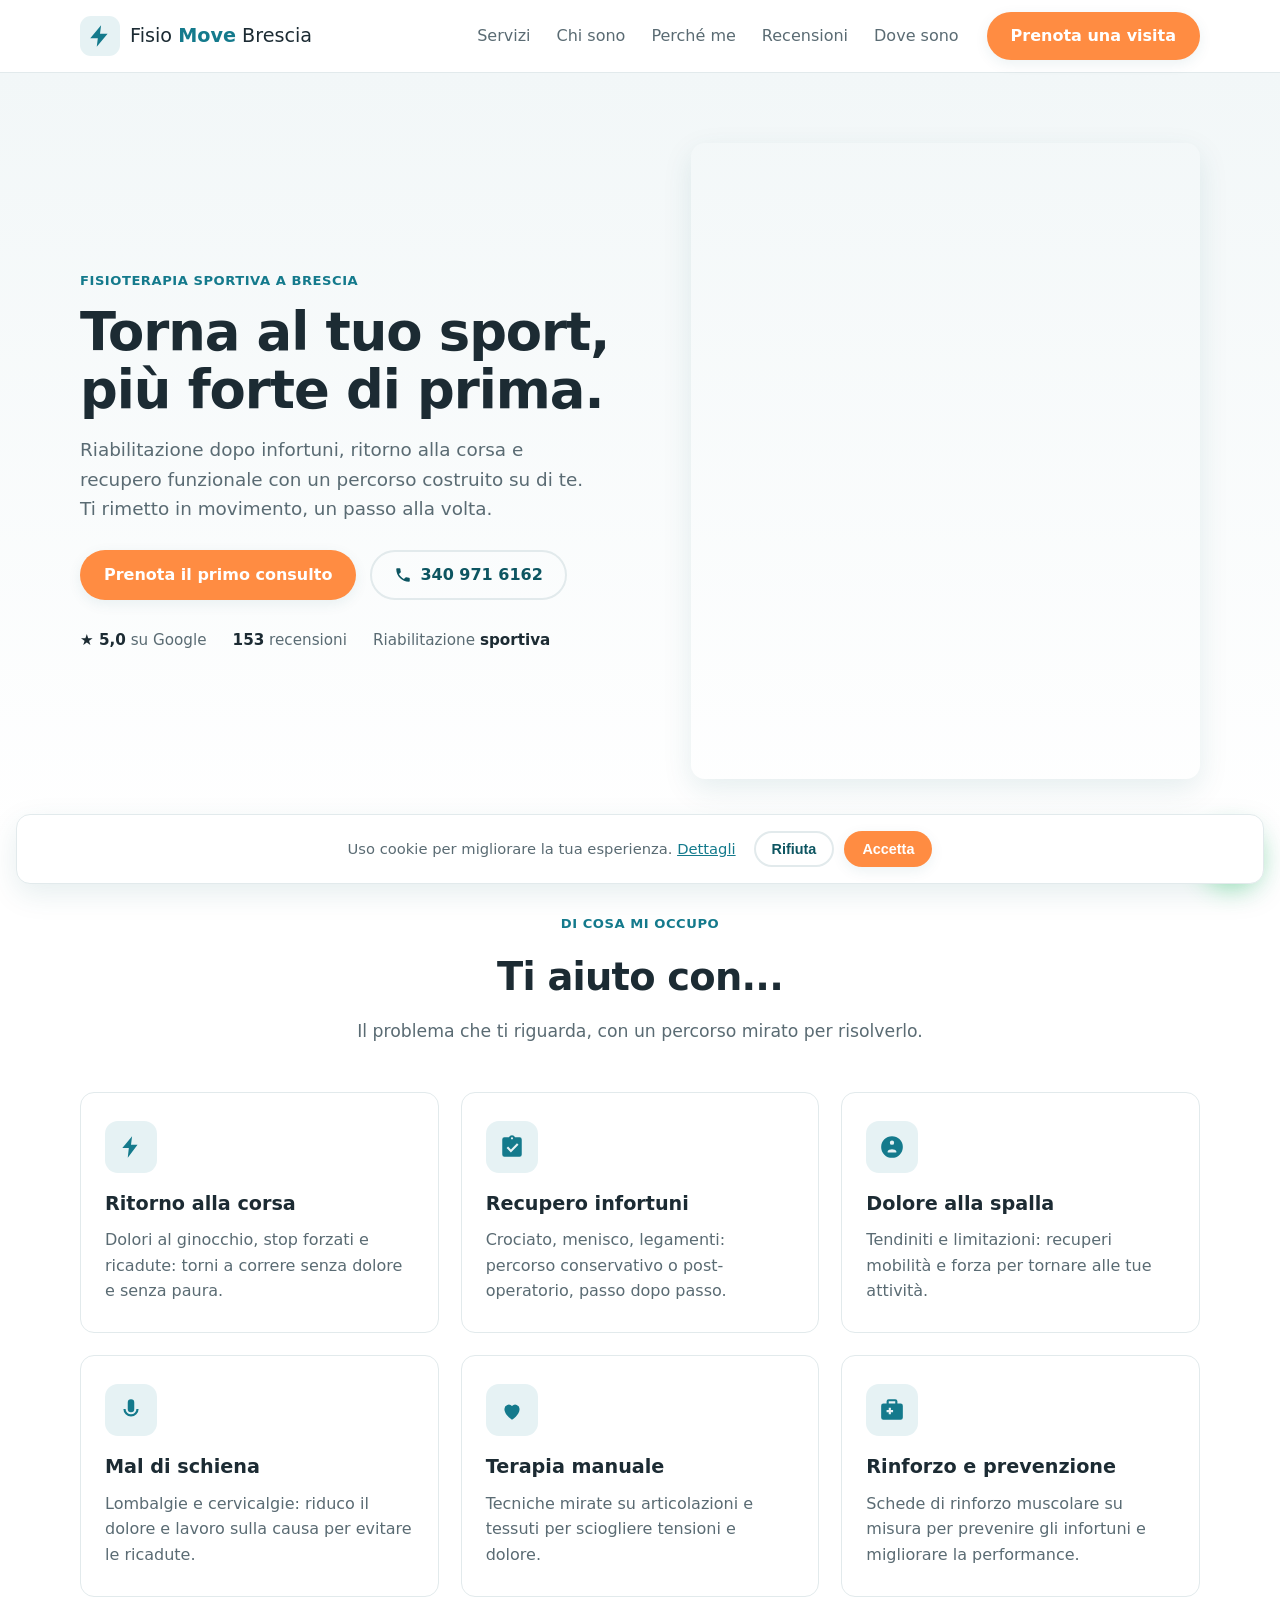
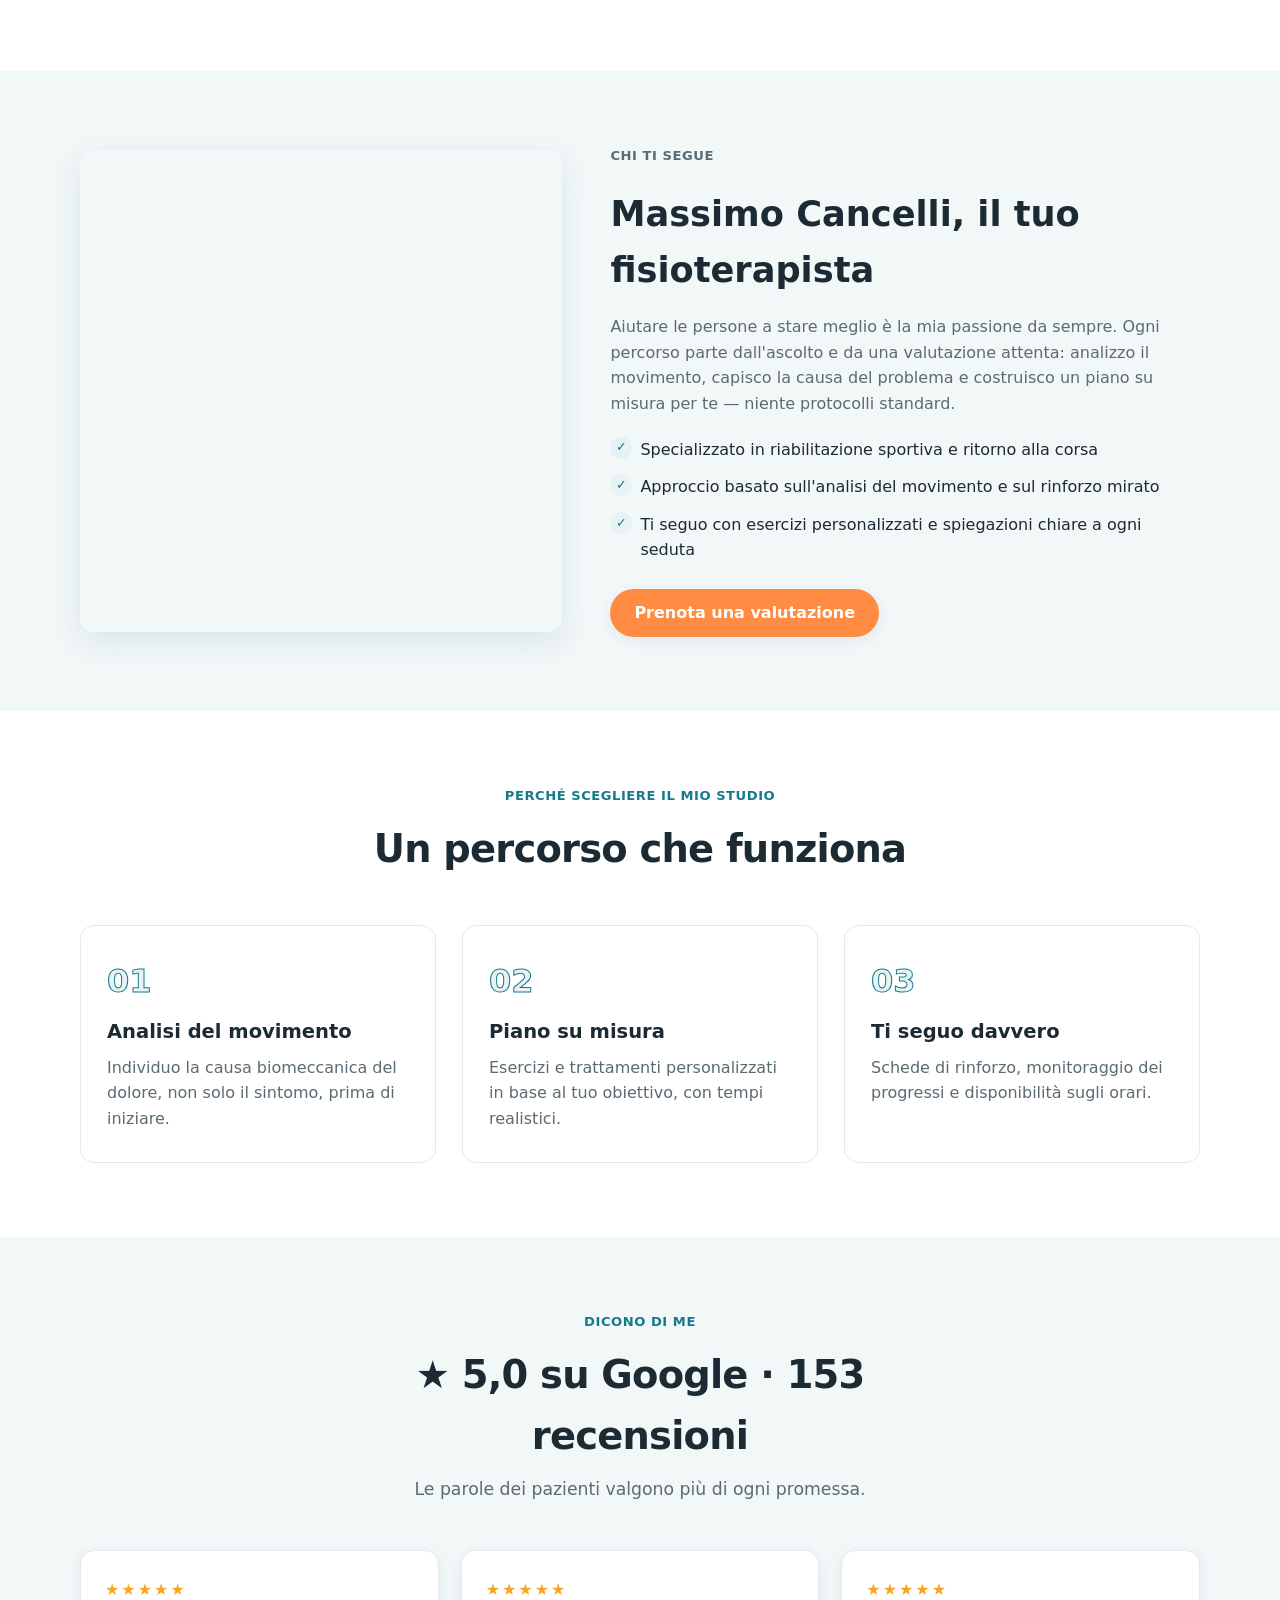
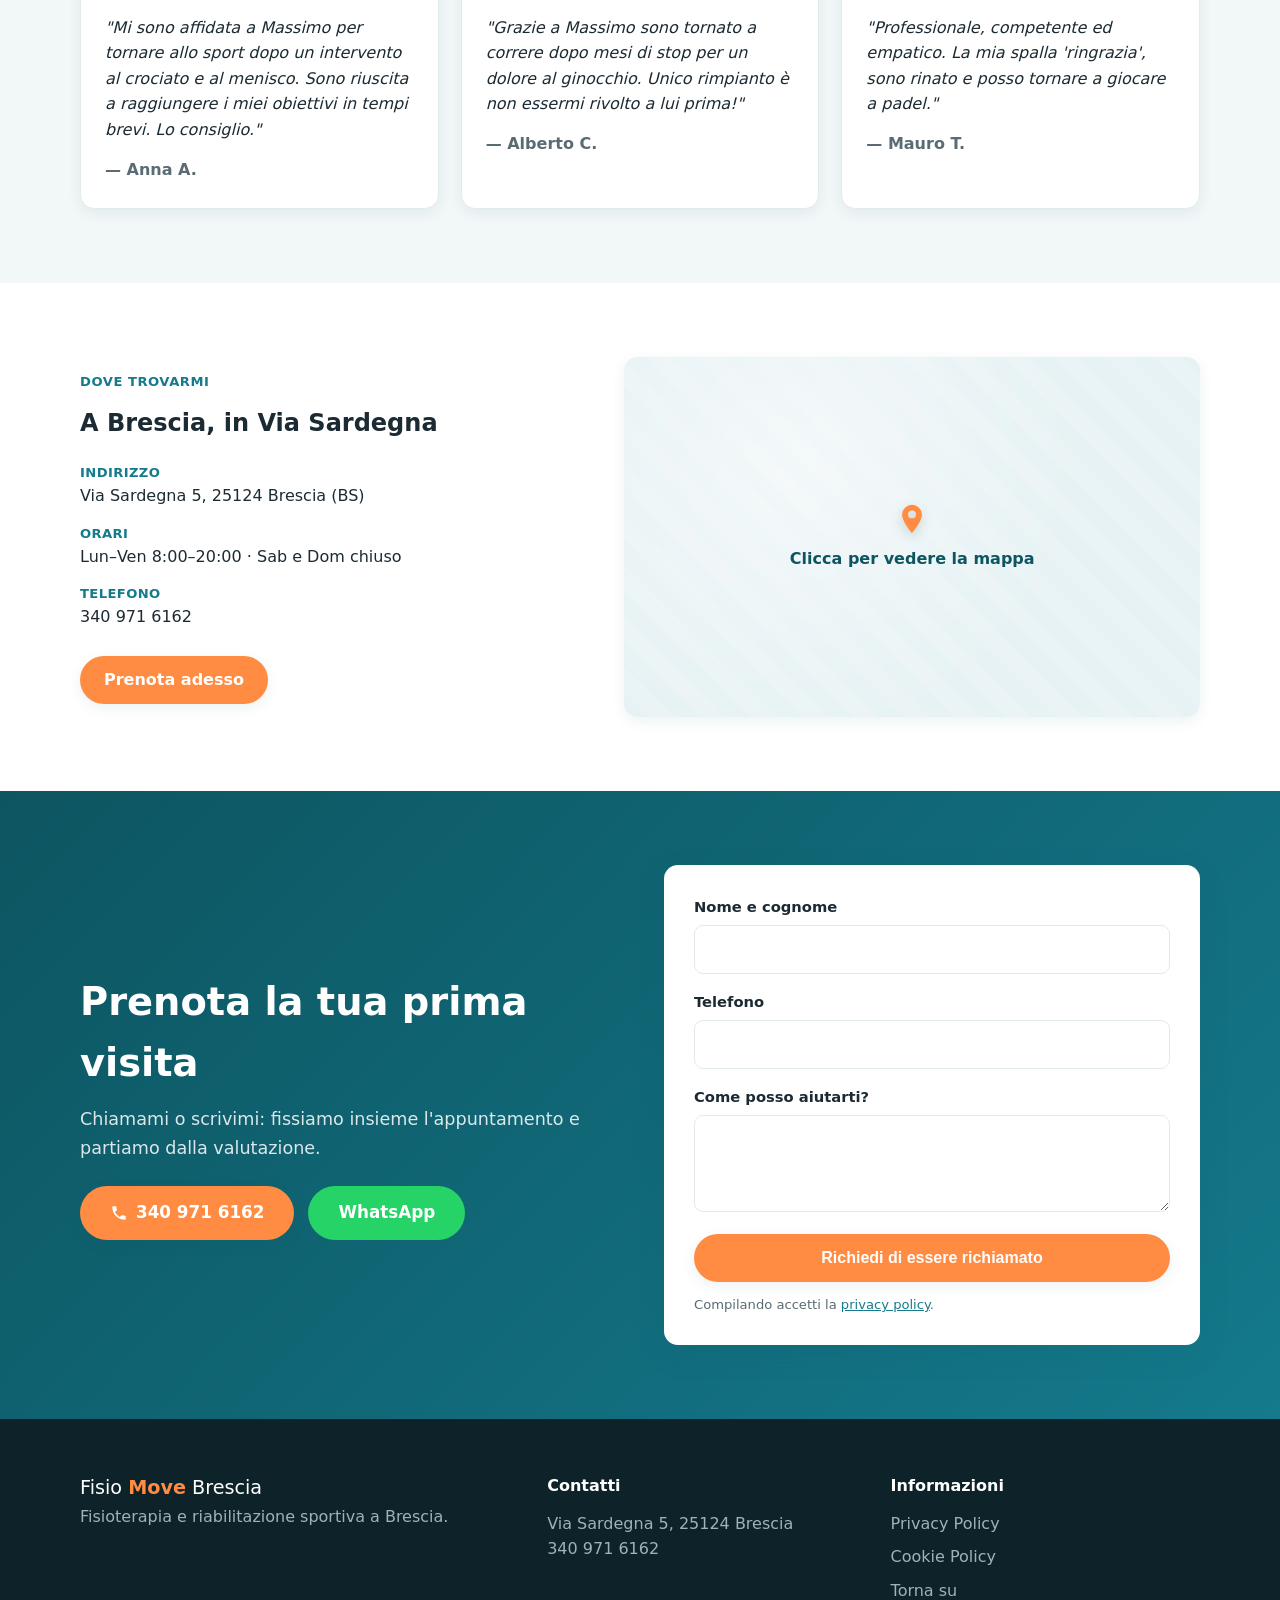
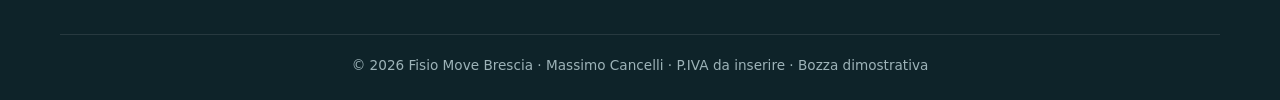
==== fisio-move-brescia/index.html @ 6ccba9cf "Aggiunge anteprima personalizzata Fisio Move Brescia" ====
<!DOCTYPE html>
<html lang="it">
<head>
  <meta charset="UTF-8" />
  <meta name="viewport" content="width=device-width, initial-scale=1.0" />
  <title>Fisio Move Brescia — Fisioterapia e riabilitazione sportiva a Brescia</title>
  <meta name="description" content="Fisio Move Brescia di Massimo Cancelli: riabilitazione sportiva, recupero infortuni, ritorno alla corsa e terapia manuale. Via Sardegna 5, Brescia. Prenota una visita." />
  <link rel="stylesheet" href="css/style.css" />
</head>
<body>

  <!-- ============ HEADER ============ -->
  <header class="site-header" id="top">
    <div class="container header-inner">
      <a href="#top" class="brand">
        <span class="brand-mark" aria-hidden="true">
          <svg viewBox="0 0 24 24" width="26" height="26"><path fill="currentColor" d="M13 2 3 14h7l-1 8 10-12h-7l1-8z"/></svg>
        </span>
        <span class="brand-text">Fisio <strong>Move</strong> Brescia</span>
      </a>
      <nav class="main-nav" id="mainNav">
        <a href="#servizi">Servizi</a>
        <a href="#chi-siamo">Chi sono</a>
        <a href="#perche">Perché me</a>
        <a href="#recensioni">Recensioni</a>
        <a href="#dove">Dove sono</a>
      </nav>
      <a href="#contatti" class="btn btn-cta header-cta">Prenota una visita</a>
      <button class="hamburger" id="hamburger" aria-label="Apri menu" aria-expanded="false">
        <span></span><span></span><span></span>
      </button>
    </div>
  </header>

  <!-- ============ HERO ============ -->
  <section class="hero">
    <div class="container hero-grid">
      <div class="hero-copy">
        <p class="eyebrow">Fisioterapia sportiva a Brescia</p>
        <h1>Torna al tuo sport, più forte di prima.</h1>
        <p class="lead">
          Riabilitazione dopo infortuni, ritorno alla corsa e recupero funzionale
          con un percorso costruito su di te. Ti rimetto in movimento, un passo alla volta.
        </p>
        <div class="hero-actions">
          <a href="#contatti" class="btn btn-cta">Prenota il primo consulto</a>
          <a href="tel:+393409716162" class="btn btn-ghost">
            <svg viewBox="0 0 24 24" width="18" height="18" aria-hidden="true"><path fill="currentColor" d="M6.6 10.8c1.4 2.8 3.8 5.1 6.6 6.6l2.2-2.2c.3-.3.7-.4 1-.2 1.1.4 2.3.6 3.6.6.6 0 1 .4 1 1V20c0 .6-.4 1-1 1C10.6 21 3 13.4 3 4c0-.6.4-1 1-1h3.5c.6 0 1 .4 1 1 0 1.2.2 2.4.6 3.6.1.4 0 .8-.3 1l-2.2 2.2z"/></svg>
            340 971 6162
          </a>
        </div>
        <ul class="hero-trust">
          <li><strong>★ 5,0</strong> su Google</li>
          <li><strong>153</strong> recensioni</li>
          <li>Riabilitazione <strong>sportiva</strong></li>
        </ul>
      </div>
      <div class="hero-media">
        <div class="hero-photo has-photo" role="img" aria-label="Studio Fisio Move Brescia"
             style="background-image:url('https://lh3.googleusercontent.com/gps-cs-s/AHRPTWkxgnQ_mUsqWx9-T4P5OmhvaZQ0Mvb14fkNzP8cnwuyPYVAHHq8oGRSI1QjN9_LbM_T1J0L3_at0NMB1-iZ0tJR-jzFzr9Auz4XPHdhPUuQ5ZIRJRoXXPLB-EIy_nDb5949ZorMW0o_Ptpm=w1920-h1080-k-no');"></div>
      </div>
    </div>
  </section>

  <!-- ============ SERVIZI ============ -->
  <section class="section" id="servizi">
    <div class="container">
      <div class="section-head">
        <p class="eyebrow">Di cosa mi occupo</p>
        <h2>Ti aiuto con...</h2>
        <p class="section-sub">Il problema che ti riguarda, con un percorso mirato per risolverlo.</p>
      </div>
      <div class="cards">
        <article class="card">
          <span class="card-icon"><svg viewBox="0 0 24 24" width="26" height="26"><path fill="currentColor" d="m13 2-9 11h6l-1 9 9-12h-6l1-8z"/></svg></span>
          <h3>Ritorno alla corsa</h3>
          <p>Dolori al ginocchio, stop forzati e ricadute: torni a correre senza dolore e senza paura.</p>
        </article>
        <article class="card">
          <span class="card-icon"><svg viewBox="0 0 24 24" width="26" height="26"><path fill="currentColor" d="M19 3h-4.2A3 3 0 0 0 9.2 3H5a2 2 0 0 0-2 2v14a2 2 0 0 0 2 2h14a2 2 0 0 0 2-2V5a2 2 0 0 0-2-2zm-7 0a1 1 0 1 1 0 2 1 1 0 0 1 0-2zm-1 14-4-4 1.4-1.4L11 14.2l5.6-5.6L18 10l-7 7z"/></svg></span>
          <h3>Recupero infortuni</h3>
          <p>Crociato, menisco, legamenti: percorso conservativo o post-operatorio, passo dopo passo.</p>
        </article>
        <article class="card">
          <span class="card-icon"><svg viewBox="0 0 24 24" width="26" height="26"><path fill="currentColor" d="M12 2a10 10 0 1 0 0 20 10 10 0 0 0 0-20zm0 4a2 2 0 1 1 0 4 2 2 0 0 1 0-4zm4 11H8v-1c0-1.3 2.7-2 4-2s4 .7 4 2v1z"/></svg></span>
          <h3>Dolore alla spalla</h3>
          <p>Tendiniti e limitazioni: recuperi mobilità e forza per tornare alle tue attività.</p>
        </article>
        <article class="card">
          <span class="card-icon"><svg viewBox="0 0 24 24" width="26" height="26"><path fill="currentColor" d="M12 2a3 3 0 0 1 3 3v6a3 3 0 0 1-6 0V5a3 3 0 0 1 3-3zm-7 9a7 7 0 0 0 14 0h-2a5 5 0 0 1-10 0H5z"/></svg></span>
          <h3>Mal di schiena</h3>
          <p>Lombalgie e cervicalgie: riduco il dolore e lavoro sulla causa per evitare le ricadute.</p>
        </article>
        <article class="card">
          <span class="card-icon"><svg viewBox="0 0 24 24" width="26" height="26"><path fill="currentColor" d="M12 21s-7-4.5-7-10a4 4 0 0 1 7-2.6A4 4 0 0 1 19 11c0 5.5-7 10-7 10z"/></svg></span>
          <h3>Terapia manuale</h3>
          <p>Tecniche mirate su articolazioni e tessuti per sciogliere tensioni e dolore.</p>
        </article>
        <article class="card">
          <span class="card-icon"><svg viewBox="0 0 24 24" width="26" height="26"><path fill="currentColor" d="M20 6h-3V4a2 2 0 0 0-2-2H9a2 2 0 0 0-2 2v2H4a2 2 0 0 0-2 2v11a2 2 0 0 0 2 2h16a2 2 0 0 0 2-2V8a2 2 0 0 0-2-2zM9 4h6v2H9V4zm4 10h-2v2h-2v-2H7v-2h2v-2h2v2h2v2z"/></svg></span>
          <h3>Rinforzo e prevenzione</h3>
          <p>Schede di rinforzo muscolare su misura per prevenire gli infortuni e migliorare la performance.</p>
        </article>
      </div>
    </div>
  </section>

  <!-- ============ CHI SONO ============ -->
  <section class="section section-alt" id="chi-siamo">
    <div class="container about-grid">
      <div class="about-media">
        <div class="about-photo has-photo" role="img" aria-label="Fisio Move Brescia"
             style="background-image:url('https://lh3.googleusercontent.com/gps-cs-s/AHRPTWnmmns2mFa7G1-DsBR71oTeVTU5TinZjbK-qOrrkquBYKUEjtPZzqtn8YULwb3qW6nXBPgClSHot240FOjjzYudmJYsHLnh-vxyL00C9C9r78k94HFySfZbbBF2TdOhULjpPDVv=w1920-h1080-k-no');"></div>
      </div>
      <div class="about-copy">
        <p class="eyebrow">Chi ti segue</p>
        <h2>Massimo Cancelli, il tuo fisioterapista</h2>
        <p>
          Aiutare le persone a stare meglio è la mia passione da sempre. Ogni percorso
          parte dall'ascolto e da una valutazione attenta: analizzo il movimento, capisco
          la causa del problema e costruisco un piano su misura per te — niente protocolli standard.
        </p>
        <ul class="ticks">
          <li>Specializzato in riabilitazione sportiva e ritorno alla corsa</li>
          <li>Approccio basato sull'analisi del movimento e sul rinforzo mirato</li>
          <li>Ti seguo con esercizi personalizzati e spiegazioni chiare a ogni seduta</li>
        </ul>
        <a href="#contatti" class="btn btn-cta">Prenota una valutazione</a>
      </div>
    </div>
  </section>

  <!-- ============ PERCHÉ ME ============ -->
  <section class="section" id="perche">
    <div class="container">
      <div class="section-head">
        <p class="eyebrow">Perché scegliere il mio studio</p>
        <h2>Un percorso che funziona</h2>
      </div>
      <div class="features">
        <div class="feature">
          <span class="feature-num">01</span>
          <h3>Analisi del movimento</h3>
          <p>Individuo la causa biomeccanica del dolore, non solo il sintomo, prima di iniziare.</p>
        </div>
        <div class="feature">
          <span class="feature-num">02</span>
          <h3>Piano su misura</h3>
          <p>Esercizi e trattamenti personalizzati in base al tuo obiettivo, con tempi realistici.</p>
        </div>
        <div class="feature">
          <span class="feature-num">03</span>
          <h3>Ti seguo davvero</h3>
          <p>Schede di rinforzo, monitoraggio dei progressi e disponibilità sugli orari.</p>
        </div>
      </div>
    </div>
  </section>

  <!-- ============ RECENSIONI (reali da Google) ============ -->
  <section class="section section-alt" id="recensioni">
    <div class="container">
      <div class="section-head">
        <p class="eyebrow">Dicono di me</p>
        <h2>★ 5,0 su Google · 153 recensioni</h2>
        <p class="section-sub">Le parole dei pazienti valgono più di ogni promessa.</p>
      </div>
      <div class="reviews">
        <blockquote class="review">
          <div class="stars" aria-label="5 stelle">★★★★★</div>
          <p>"Mi sono affidata a Massimo per tornare allo sport dopo un intervento al crociato e al menisco. Sono riuscita a raggiungere i miei obiettivi in tempi brevi. Lo consiglio."</p>
          <cite>— Anna A.</cite>
        </blockquote>
        <blockquote class="review">
          <div class="stars" aria-label="5 stelle">★★★★★</div>
          <p>"Grazie a Massimo sono tornato a correre dopo mesi di stop per un dolore al ginocchio. Unico rimpianto è non essermi rivolto a lui prima!"</p>
          <cite>— Alberto C.</cite>
        </blockquote>
        <blockquote class="review">
          <div class="stars" aria-label="5 stelle">★★★★★</div>
          <p>"Professionale, competente ed empatico. La mia spalla 'ringrazia', sono rinato e posso tornare a giocare a padel."</p>
          <cite>— Mauro T.</cite>
        </blockquote>
      </div>
    </div>
  </section>

  <!-- ============ DOVE SONO ============ -->
  <section class="section" id="dove">
    <div class="container dove-grid">
      <div class="dove-info">
        <p class="eyebrow">Dove trovarmi</p>
        <h2>A Brescia, in Via Sardegna</h2>
        <ul class="contact-list">
          <li><strong>Indirizzo</strong> Via Sardegna 5, 25124 Brescia (BS)</li>
          <li><strong>Orari</strong> Lun–Ven 8:00–20:00 · Sab e Dom chiuso</li>
          <li><strong>Telefono</strong> <a href="tel:+393409716162">340 971 6162</a></li>
        </ul>
        <a href="#contatti" class="btn btn-cta">Prenota adesso</a>
      </div>
      <div class="dove-map">
        <button class="map-facade" id="mapFacade"
          data-map="https://www.google.com/maps?q=Fisio%20Move%20Brescia%20Via%20Sardegna%205%20Brescia&output=embed"
          aria-label="Carica la mappa dello studio">
          <span class="map-pin">
            <svg viewBox="0 0 24 24" width="34" height="34" aria-hidden="true"><path fill="currentColor" d="M12 2a7 7 0 0 0-7 7c0 5 7 13 7 13s7-8 7-13a7 7 0 0 0-7-7zm0 9.5A2.5 2.5 0 1 1 12 6a2.5 2.5 0 0 1 0 5.5z"/></svg>
          </span>
          <span class="map-label">Clicca per vedere la mappa</span>
        </button>
      </div>
    </div>
  </section>

  <!-- ============ CONTATTI ============ -->
  <section class="section section-cta" id="contatti">
    <div class="container contatti-grid">
      <div class="contatti-copy">
        <h2>Prenota la tua prima visita</h2>
        <p>Chiamami o scrivimi: fissiamo insieme l'appuntamento e partiamo dalla valutazione.</p>
        <div class="contatti-actions">
          <a href="tel:+393409716162" class="btn btn-cta btn-lg">
            <svg viewBox="0 0 24 24" width="18" height="18" aria-hidden="true"><path fill="currentColor" d="M6.6 10.8c1.4 2.8 3.8 5.1 6.6 6.6l2.2-2.2c.3-.3.7-.4 1-.2 1.1.4 2.3.6 3.6.6.6 0 1 .4 1 1V20c0 .6-.4 1-1 1C10.6 21 3 13.4 3 4c0-.6.4-1 1-1h3.5c.6 0 1 .4 1 1 0 1.2.2 2.4.6 3.6.1.4 0 .8-.3 1l-2.2 2.2z"/></svg>
            340 971 6162
          </a>
          <a href="https://wa.me/393409716162" class="btn btn-wa btn-lg">WhatsApp</a>
        </div>
      </div>
      <form class="contatti-form" onsubmit="return false;">
        <label>Nome e cognome <input type="text" name="nome" required /></label>
        <label>Telefono <input type="tel" name="tel" required /></label>
        <label>Come posso aiutarti? <textarea name="msg" rows="3"></textarea></label>
        <button type="submit" class="btn btn-cta btn-block">Richiedi di essere richiamato</button>
        <p class="form-note">Compilando accetti la <a href="privacy.html">privacy policy</a>.</p>
      </form>
    </div>
  </section>

  <!-- ============ FOOTER ============ -->
  <footer class="site-footer">
    <div class="container footer-grid">
      <div>
        <span class="brand-text footer-brand">Fisio <strong>Move</strong> Brescia</span>
        <p>Fisioterapia e riabilitazione sportiva a Brescia.</p>
      </div>
      <div>
        <h4>Contatti</h4>
        <p>Via Sardegna 5, 25124 Brescia<br>340 971 6162</p>
      </div>
      <div>
        <h4>Informazioni</h4>
        <ul class="footer-links">
          <li><a href="privacy.html">Privacy Policy</a></li>
          <li><a href="cookie.html">Cookie Policy</a></li>
          <li><a href="#top">Torna su</a></li>
        </ul>
      </div>
    </div>
    <div class="container footer-bottom">
      <!-- P.IVA: dato reale da inserire dopo la firma (non inventato) -->
      <p>© <span id="year"></span> Fisio Move Brescia · Massimo Cancelli · P.IVA da inserire · Bozza dimostrativa</p>
    </div>
  </footer>

  <!-- WhatsApp flottante -->
  <a href="https://wa.me/393409716162?text=Salve,%20vorrei%20informazioni%20per%20una%20visita"
     class="wa-float" target="_blank" rel="noopener" aria-label="Scrivimi su WhatsApp">
    <svg viewBox="0 0 24 24" width="30" height="30" aria-hidden="true"><path fill="currentColor" d="M.06 24l1.68-6.14A11.87 11.87 0 0 1 .16 11.9C.16 5.34 5.5 0 12.06 0a11.82 11.82 0 0 1 8.42 3.5 11.82 11.82 0 0 1 3.48 8.4c0 6.56-5.34 11.9-11.9 11.9a11.9 11.9 0 0 1-5.7-1.45L.06 24zM6.6 20.2l.36.22a9.87 9.87 0 0 0 5.03 1.38h.01c5.45 0 9.9-4.43 9.9-9.88a9.82 9.82 0 0 0-2.9-6.99 9.82 9.82 0 0 0-6.99-2.9c-5.46 0-9.9 4.44-9.9 9.9a9.85 9.85 0 0 0 1.5 5.24l.24.38-1 3.63 3.75-.98zM17.4 14.3c-.07-.12-.27-.2-.57-.35-.3-.15-1.76-.87-2.03-.97-.27-.1-.47-.15-.67.15-.2.3-.77.96-.94 1.16-.17.2-.35.22-.64.07a8.1 8.1 0 0 1-2.4-1.48 8.94 8.94 0 0 1-1.65-2.06c-.17-.3-.02-.46.13-.6.13-.14.3-.35.44-.52.15-.17.2-.3.3-.5.1-.2.05-.37-.02-.52-.08-.15-.67-1.6-.92-2.2-.24-.58-.48-.5-.67-.5l-.57-.02c-.2 0-.52.08-.8.37-.27.3-1.04 1.02-1.04 2.48s1.07 2.88 1.22 3.08c.15.2 2.1 3.2 5.08 4.5.71.3 1.26.48 1.7.62.71.22 1.36.2 1.87.12.57-.08 1.76-.72 2-1.4.25-.7.25-1.28.18-1.4z"/></svg>
  </a>

  <!-- Cookie banner -->
  <div class="cookie-banner" id="cookieBanner" hidden>
    <p>Uso cookie per migliorare la tua esperienza. <a href="cookie.html">Dettagli</a></p>
    <div class="cookie-actions">
      <button class="btn btn-ghost btn-sm" data-cookie="reject">Rifiuta</button>
      <button class="btn btn-cta btn-sm" data-cookie="accept">Accetta</button>
    </div>
  </div>

  <script src="js/main.js"></script>
</body>
</html>
---- fisio-move-brescia/css/style.css ----
/* =========================================================
   TEMPLATE 01 — CLINICO / PULITO
   Palette e stile centralizzati in :root — per personalizzare
   un cliente basta cambiare i colori qui sotto.
   ========================================================= */
:root {
  --brand:      #147a8c;   /* teal-blu, fiducia clinica */
  --brand-dark: #0d5561;
  --brand-soft: #e6f2f4;
  --accent:     #ff8c42;   /* arancio caldo per le CTA (converte) */
  --accent-dark:#f2761f;
  --ink:        #1c2b33;
  --muted:      #5a6b73;
  --bg:         #ffffff;
  --bg-soft:    #f2f7f8;
  --line:       #e2eaec;
  --wa:         #25d366;

  --radius:     14px;
  --radius-sm:  9px;
  --shadow:     0 10px 30px rgba(13, 85, 97, .10);
  --shadow-sm:  0 4px 14px rgba(13, 85, 97, .08);
  --maxw:       1160px;
  --font:       system-ui, -apple-system, "Segoe UI", Roboto, Helvetica, Arial, sans-serif;
}

* { box-sizing: border-box; margin: 0; padding: 0; }
html { scroll-behavior: smooth; }
body {
  font-family: var(--font);
  color: var(--ink);
  background: var(--bg);
  line-height: 1.6;
  -webkit-font-smoothing: antialiased;
}
img { max-width: 100%; display: block; }
a { color: inherit; text-decoration: none; }

.container { width: 100%; max-width: var(--maxw); margin: 0 auto; padding: 0 20px; }

/* ---------- Bottoni ---------- */
.btn {
  display: inline-flex; align-items: center; gap: 8px;
  font-weight: 600; font-size: 1rem; line-height: 1;
  padding: 14px 22px; border-radius: 999px; border: 2px solid transparent;
  cursor: pointer; transition: transform .15s ease, background .2s ease, box-shadow .2s ease;
  white-space: nowrap;
}
.btn:hover { transform: translateY(-2px); }
.btn-cta { background: var(--accent); color: #fff; box-shadow: var(--shadow-sm); }
.btn-cta:hover { background: var(--accent-dark); }
.btn-ghost { background: transparent; color: var(--brand-dark); border-color: var(--line); }
.btn-ghost:hover { border-color: var(--brand); color: var(--brand); }
.btn-wa { background: var(--wa); color: #fff; }
.btn-wa:hover { filter: brightness(.95); }
.btn-lg { padding: 16px 28px; font-size: 1.05rem; }
.btn-sm { padding: 9px 16px; font-size: .9rem; }
.btn-block, .btn-block.btn { width: 100%; justify-content: center; }

/* ---------- Header ---------- */
.site-header {
  position: sticky; top: 0; z-index: 50;
  background: rgba(255,255,255,.92); backdrop-filter: blur(8px);
  border-bottom: 1px solid var(--line);
}
.header-inner { display: flex; align-items: center; gap: 20px; height: 72px; }
.brand { display: flex; align-items: center; gap: 10px; font-size: 1.2rem; }
.brand-mark {
  width: 40px; height: 40px; display: grid; place-items: center;
  background: var(--brand-soft); color: var(--brand); border-radius: 11px;
}
.brand-text { color: var(--ink); font-weight: 500; }
.brand-text strong { color: var(--brand); }
.main-nav { display: flex; gap: 26px; margin-left: auto; }
.main-nav a { color: var(--muted); font-weight: 500; transition: color .2s; }
.main-nav a:hover { color: var(--brand); }
.header-cta { margin-left: 8px; }
.hamburger { display: none; background: none; border: 0; cursor: pointer; width: 42px; height: 42px; }
.hamburger span { display: block; width: 24px; height: 2px; background: var(--ink); margin: 5px auto; transition: .3s; }

/* ---------- Hero ---------- */
.hero { background: linear-gradient(180deg, var(--bg-soft), #fff); padding: 70px 0 60px; }
.hero-grid { display: grid; grid-template-columns: 1.05fr .95fr; gap: 48px; align-items: center; }
.eyebrow { color: var(--brand); font-weight: 700; letter-spacing: .04em; text-transform: uppercase; font-size: .82rem; margin-bottom: 12px; }
.hero h1 { font-size: clamp(2.1rem, 5vw, 3.3rem); line-height: 1.1; letter-spacing: -.02em; margin-bottom: 16px; }
.lead { font-size: 1.15rem; color: var(--muted); max-width: 44ch; margin-bottom: 26px; }
.hero-actions { display: flex; gap: 14px; flex-wrap: wrap; margin-bottom: 28px; }
.hero-trust { display: flex; gap: 26px; flex-wrap: wrap; list-style: none; color: var(--muted); font-size: .95rem; }
.hero-trust strong { color: var(--ink); }
.hero-photo {
  aspect-ratio: 4/5; border-radius: var(--radius); box-shadow: var(--shadow);
  background: linear-gradient(135deg, var(--brand), var(--brand-dark));
  /* [[FOTO_HERO]] sostituire con: background-image: url('../img/hero.jpg'); background-size: cover; */
  position: relative;
}
.hero-photo::after { content: "Foto studio / terapista"; position: absolute; inset: 0; display: grid; place-items: center; color: rgba(255,255,255,.65); font-size: .9rem; }
/* Foto reali: nasconde il placeholder e mostra l'immagine */
.hero-photo.has-photo::after, .about-photo.has-photo::after { display: none; }
.has-photo { background-size: cover !important; background-position: center !important; }

/* ---------- Sezioni generiche ---------- */
.section { padding: 74px 0; }
.section-alt { background: var(--bg-soft); }
.section-head { text-align: center; max-width: 640px; margin: 0 auto 46px; }
.section-head h2 { font-size: clamp(1.7rem, 3.5vw, 2.4rem); letter-spacing: -.02em; margin-bottom: 10px; }
.section-sub { color: var(--muted); font-size: 1.08rem; }

/* ---------- Cards servizi ---------- */
.cards { display: grid; grid-template-columns: repeat(3, 1fr); gap: 22px; }
.card {
  background: #fff; border: 1px solid var(--line); border-radius: var(--radius);
  padding: 28px 24px; transition: transform .2s, box-shadow .2s;
}
.card:hover { transform: translateY(-4px); box-shadow: var(--shadow); }
.card-icon { display: inline-grid; place-items: center; width: 52px; height: 52px; border-radius: 13px; background: var(--brand-soft); color: var(--brand); margin-bottom: 16px; }
.card h3 { font-size: 1.2rem; margin-bottom: 8px; }
.card p { color: var(--muted); }

/* ---------- Chi siamo ---------- */
.about-grid { display: grid; grid-template-columns: .9fr 1.1fr; gap: 48px; align-items: center; }
.about-photo {
  aspect-ratio: 1/1; border-radius: var(--radius); box-shadow: var(--shadow);
  background: linear-gradient(135deg, #cfe3e7, var(--brand)); position: relative;
}
.about-photo::after { content: "Foto del terapista"; position: absolute; inset: 0; display: grid; place-items: center; color: rgba(255,255,255,.7); font-size: .9rem; }
.about-copy h2 { font-size: clamp(1.6rem, 3vw, 2.2rem); margin-bottom: 16px; }
.about-copy p { color: var(--muted); margin-bottom: 20px; }
.ticks { list-style: none; margin-bottom: 26px; display: grid; gap: 12px; }
.ticks li { position: relative; padding-left: 30px; }
.ticks li::before {
  content: "✓"; position: absolute; left: 0; top: 0;
  width: 22px; height: 22px; background: var(--brand-soft); color: var(--brand);
  border-radius: 50%; display: grid; place-items: center; font-size: .8rem; font-weight: 700;
}

/* ---------- Perché noi ---------- */
.features { display: grid; grid-template-columns: repeat(3, 1fr); gap: 26px; }
.feature { padding: 30px 26px; border-radius: var(--radius); background: #fff; border: 1px solid var(--line); }
.feature-num { font-size: 2rem; font-weight: 800; color: var(--brand-soft); -webkit-text-stroke: 1px var(--brand); }
.feature h3 { margin: 8px 0 8px; font-size: 1.22rem; }
.feature p { color: var(--muted); }

/* ---------- Recensioni ---------- */
.reviews { display: grid; grid-template-columns: repeat(3, 1fr); gap: 22px; }
.review { background: #fff; border: 1px solid var(--line); border-radius: var(--radius); padding: 26px 24px; box-shadow: var(--shadow-sm); }
.stars { color: #f5a623; letter-spacing: 2px; margin-bottom: 12px; }
.review p { font-style: italic; margin-bottom: 14px; }
.review cite { color: var(--muted); font-style: normal; font-weight: 600; }

/* ---------- Dove siamo ---------- */
.dove-grid { display: grid; grid-template-columns: 1fr 1.15fr; gap: 44px; align-items: center; }
.contact-list { list-style: none; margin: 20px 0 26px; display: grid; gap: 14px; }
.contact-list li { padding-left: 0; }
.contact-list strong { display: block; color: var(--brand); font-size: .82rem; text-transform: uppercase; letter-spacing: .03em; }
.dove-map iframe { width: 100%; height: 360px; border: 0; border-radius: var(--radius); box-shadow: var(--shadow-sm); display: block; }
.map-facade {
  width: 100%; height: 360px; border: 0; border-radius: var(--radius);
  box-shadow: var(--shadow-sm); cursor: pointer; display: flex;
  flex-direction: column; align-items: center; justify-content: center; gap: 10px;
  background:
    radial-gradient(circle at 30% 30%, rgba(255,255,255,.5), transparent 60%),
    repeating-linear-gradient(45deg, var(--brand-soft), var(--brand-soft) 18px, #eaf3f5 18px, #eaf3f5 36px);
  color: var(--brand-dark); font: inherit; transition: filter .2s;
}
.map-facade:hover { filter: brightness(.97); }
.map-pin { color: var(--accent); display: grid; place-items: center; filter: drop-shadow(0 4px 6px rgba(0,0,0,.15)); }
.map-label { font-weight: 600; color: var(--brand-dark); }

/* ---------- CTA contatti ---------- */
.section-cta { background: linear-gradient(135deg, var(--brand-dark), var(--brand)); color: #fff; }
.contatti-grid { display: grid; grid-template-columns: 1fr 1fr; gap: 48px; align-items: center; }
.contatti-copy h2 { font-size: clamp(1.7rem, 3.2vw, 2.4rem); margin-bottom: 12px; }
.contatti-copy p { color: rgba(255,255,255,.85); margin-bottom: 24px; font-size: 1.1rem; }
.contatti-actions { display: flex; gap: 14px; flex-wrap: wrap; }
.contatti-form { background: #fff; color: var(--ink); border-radius: var(--radius); padding: 30px; box-shadow: var(--shadow); }
.contatti-form label { display: block; font-weight: 600; font-size: .92rem; margin-bottom: 16px; }
.contatti-form input, .contatti-form textarea {
  width: 100%; margin-top: 6px; padding: 12px 14px; border: 1px solid var(--line);
  border-radius: var(--radius-sm); font: inherit; font-weight: 400;
}
.contatti-form input:focus, .contatti-form textarea:focus { outline: 2px solid var(--brand); border-color: var(--brand); }
.form-note { font-size: .82rem; color: var(--muted); margin-top: 12px; font-weight: 400; }
.form-note a { color: var(--brand); text-decoration: underline; }

/* ---------- Footer ---------- */
.site-footer { background: #0e2329; color: #cfdbde; padding: 54px 0 24px; }
.footer-grid { display: grid; grid-template-columns: 1.4fr 1fr 1fr; gap: 34px; padding-bottom: 30px; border-bottom: 1px solid rgba(255,255,255,.1); }
.footer-brand { color: #fff; font-size: 1.2rem; }
.footer-brand strong { color: var(--accent); }
.site-footer h4 { color: #fff; margin-bottom: 12px; font-size: 1rem; }
.site-footer p { color: #9db3b8; }
.footer-links { list-style: none; display: grid; gap: 8px; }
.footer-links a { color: #9db3b8; transition: color .2s; }
.footer-links a:hover { color: #fff; }
.footer-bottom { padding-top: 20px; text-align: center; font-size: .85rem; color: #7d989e; }

/* ---------- WhatsApp flottante ---------- */
.wa-float {
  position: fixed; right: 20px; bottom: 20px; z-index: 90;
  width: 58px; height: 58px; border-radius: 50%;
  display: grid; place-items: center;
  background: var(--wa); color: #fff;
  box-shadow: 0 8px 24px rgba(37, 211, 102, .45);
  transition: transform .2s ease, box-shadow .2s ease;
  animation: wa-pulse 2.6s infinite;
}
.wa-float:hover { transform: scale(1.08); box-shadow: 0 10px 28px rgba(37, 211, 102, .6); }
@keyframes wa-pulse {
  0%   { box-shadow: 0 8px 24px rgba(37,211,102,.45), 0 0 0 0 rgba(37,211,102,.5); }
  70%  { box-shadow: 0 8px 24px rgba(37,211,102,.45), 0 0 0 16px rgba(37,211,102,0); }
  100% { box-shadow: 0 8px 24px rgba(37,211,102,.45), 0 0 0 0 rgba(37,211,102,0); }
}

/* ---------- Cookie banner ---------- */
.cookie-banner {
  position: fixed; left: 16px; right: 16px; bottom: 16px; z-index: 100;
  background: #fff; border: 1px solid var(--line); border-radius: var(--radius);
  box-shadow: var(--shadow); padding: 16px 20px;
  display: flex; align-items: center; gap: 18px; flex-wrap: wrap; justify-content: center;
}
.cookie-banner p { color: var(--muted); font-size: .92rem; }
.cookie-banner a { color: var(--brand); text-decoration: underline; }
.cookie-actions { display: flex; gap: 10px; }

/* =========================================================
   RESPONSIVE
   ========================================================= */
@media (max-width: 1024px) {
  .hero-grid { grid-template-columns: 1fr; }
  .hero-media { order: -1; max-width: 420px; }
  .cards, .features, .reviews { grid-template-columns: repeat(2, 1fr); }
  .about-grid, .dove-grid, .contatti-grid { grid-template-columns: 1fr; gap: 32px; }
  .about-media, .dove-map { max-width: 520px; }
}
@media (max-width: 768px) {
  .main-nav {
    position: fixed; inset: 72px 0 auto 0; flex-direction: column; gap: 0;
    background: #fff; border-bottom: 1px solid var(--line); padding: 10px 20px;
    transform: translateY(-140%); transition: transform .3s ease; margin-left: 0;
  }
  .main-nav.open { transform: translateY(0); }
  .main-nav a { padding: 14px 0; border-bottom: 1px solid var(--line); }
  .header-cta { display: none; }
  .hamburger { display: block; margin-left: auto; }
  .hamburger.open span:nth-child(1) { transform: translateY(7px) rotate(45deg); }
  .hamburger.open span:nth-child(2) { opacity: 0; }
  .hamburger.open span:nth-child(3) { transform: translateY(-7px) rotate(-45deg); }
  .cards, .features, .reviews { grid-template-columns: 1fr; }
  .section { padding: 54px 0; }
  .footer-grid { grid-template-columns: 1fr; }
  .cookie-banner { flex-direction: column; text-align: center; }
}
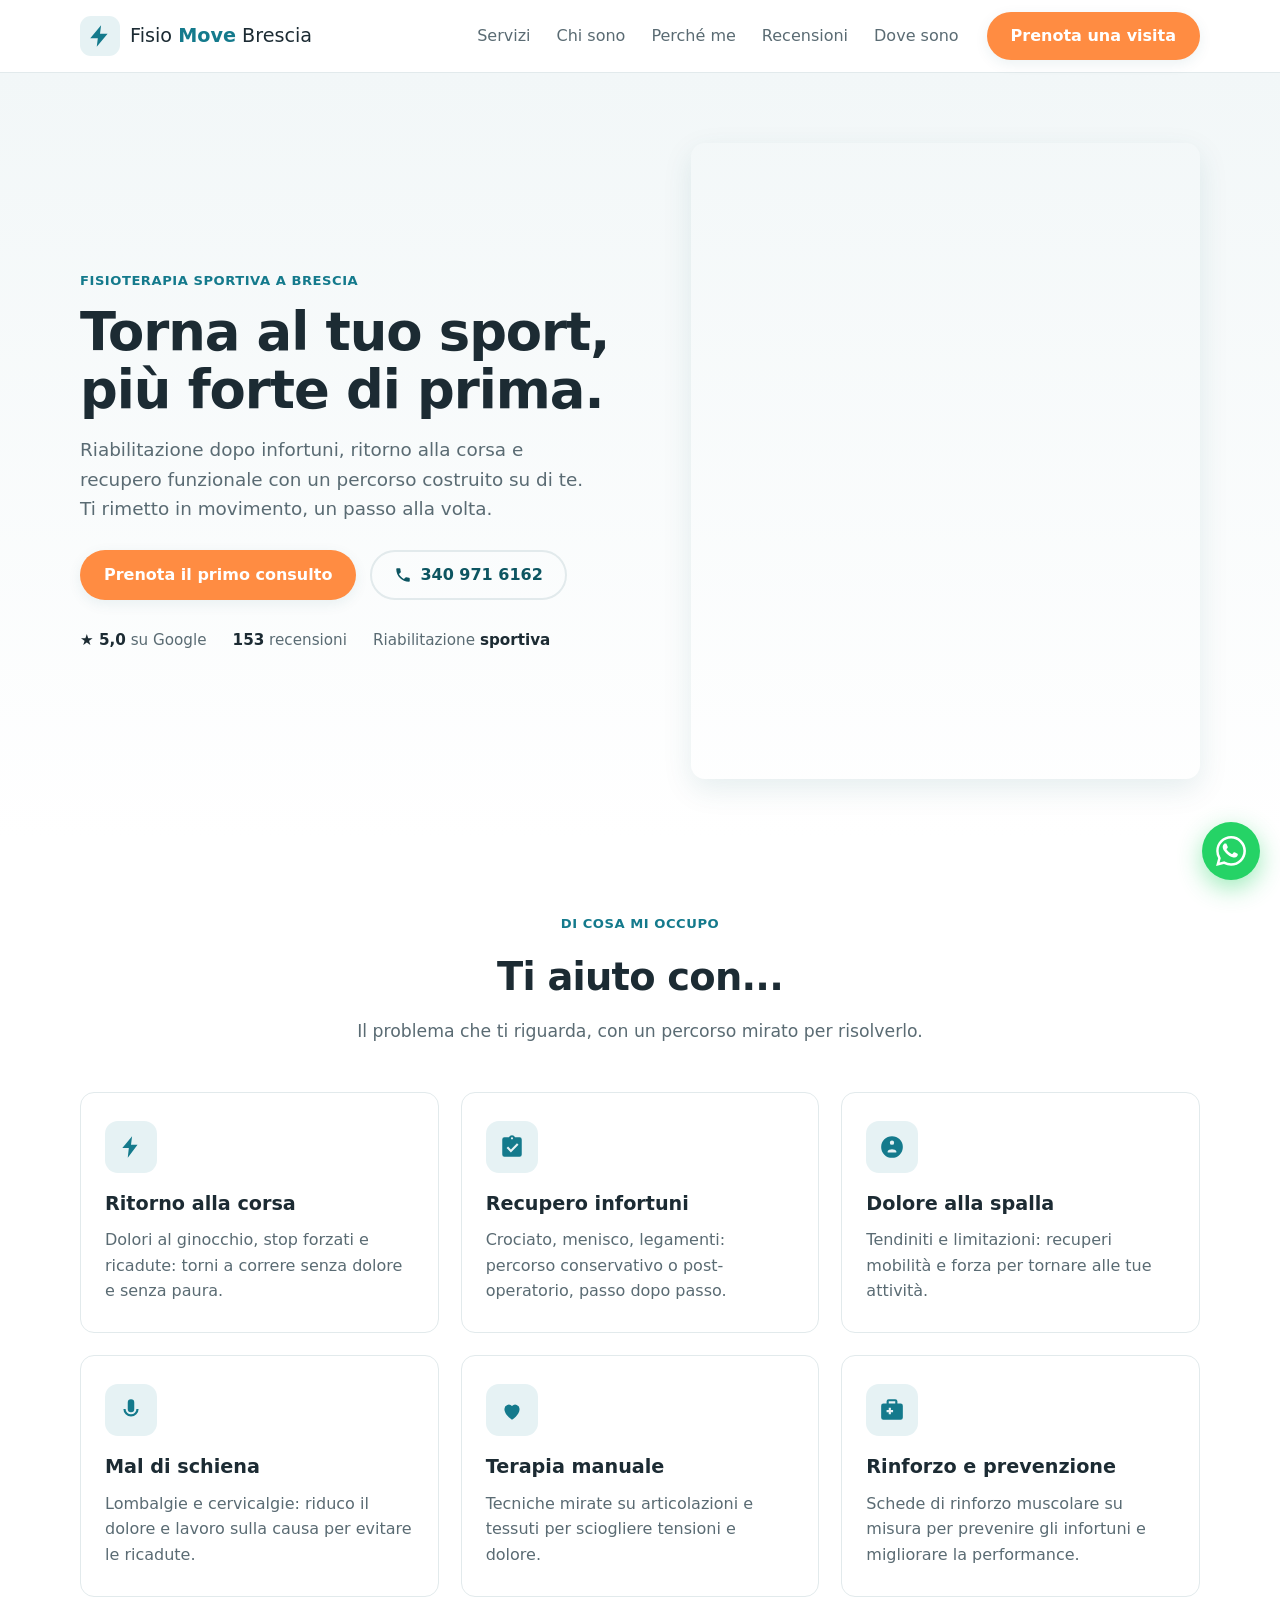
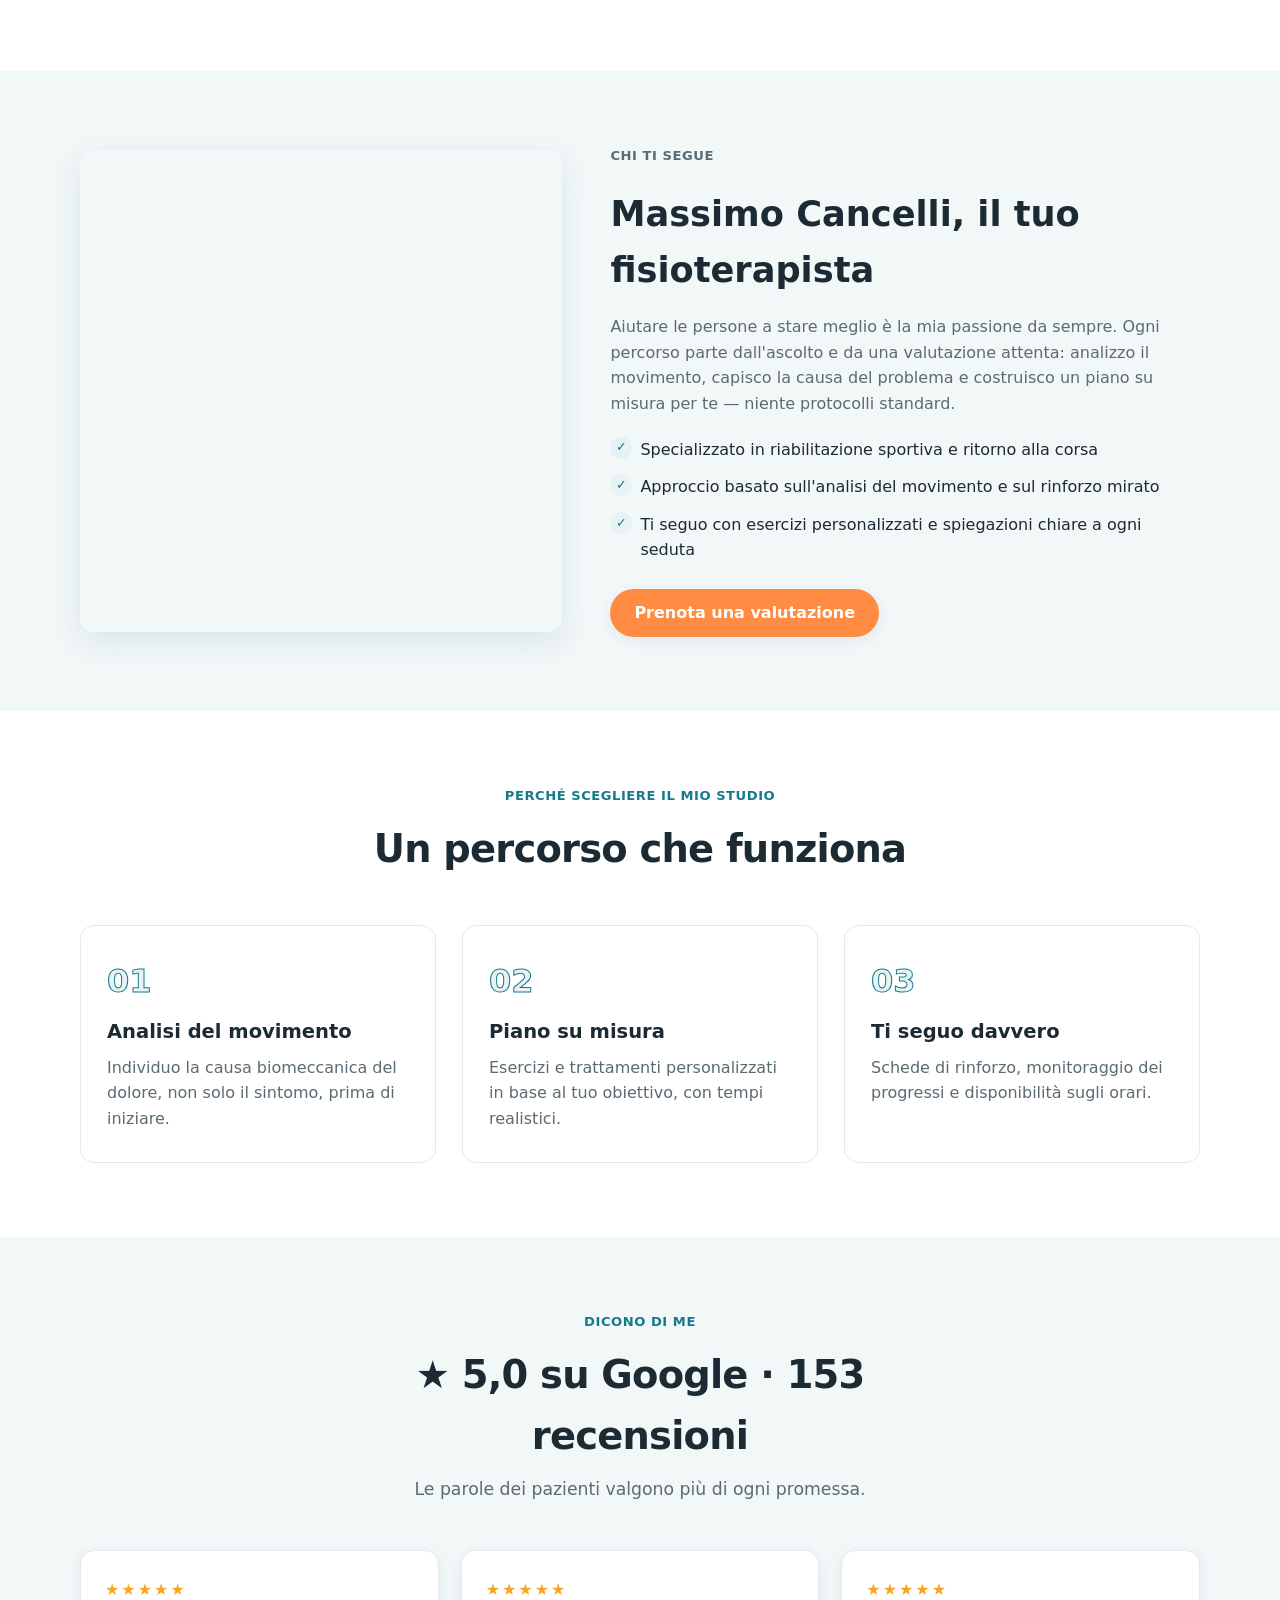
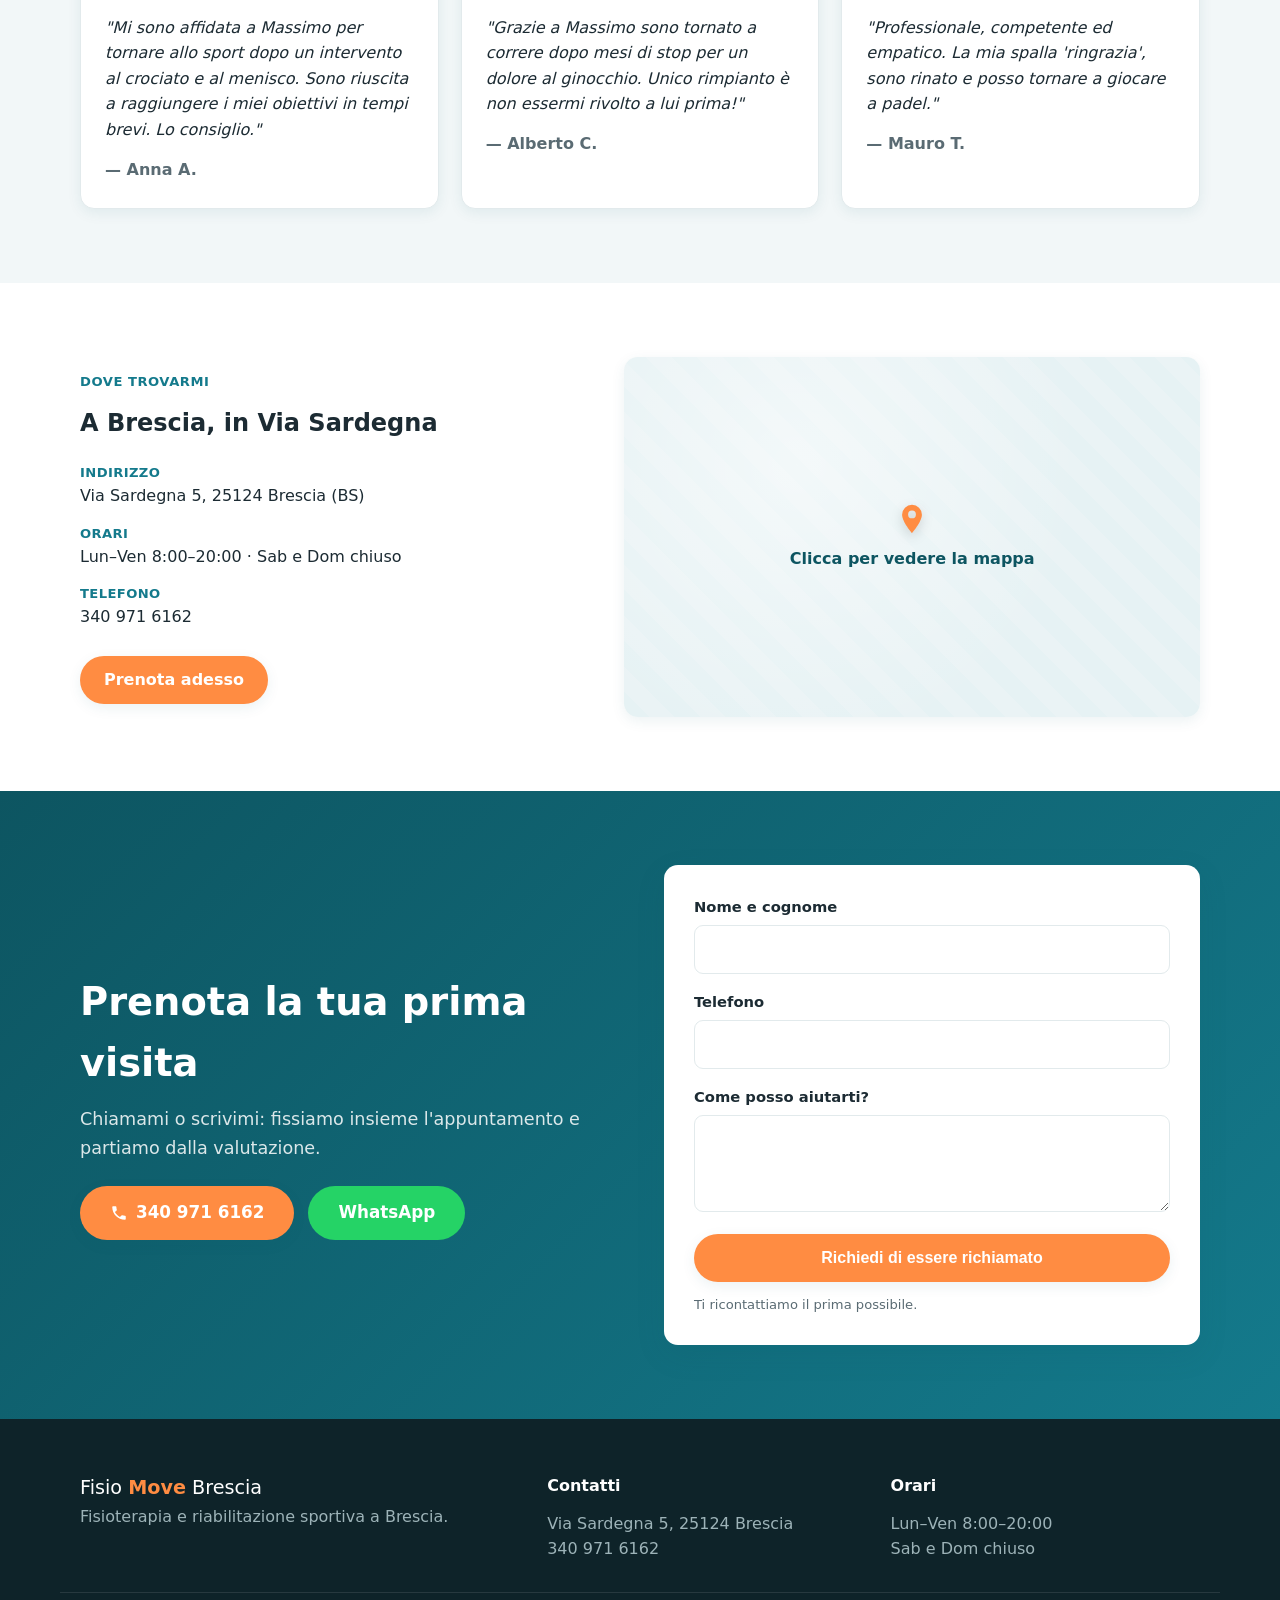
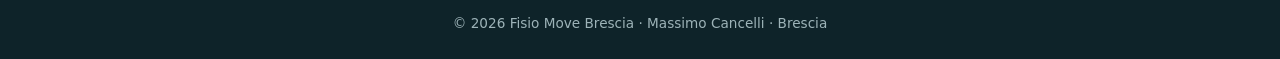
==== commit dfd57e04: "FisioLife (vetrina) + Fisio Move alleggerito vetrina" ====
--- a/fisio-move-brescia/index.html
+++ b/fisio-move-brescia/index.html
@@ -230,7 +230,7 @@
         <label>Telefono <input type="tel" name="tel" required /></label>
         <label>Come posso aiutarti? <textarea name="msg" rows="3"></textarea></label>
         <button type="submit" class="btn btn-cta btn-block">Richiedi di essere richiamato</button>
-        <p class="form-note">Compilando accetti la <a href="privacy.html">privacy policy</a>.</p>
+        <p class="form-note">Ti ricontattiamo il prima possibile.</p>
       </form>
     </div>
   </section>
@@ -247,17 +247,12 @@
         <p>Via Sardegna 5, 25124 Brescia<br>340 971 6162</p>
       </div>
       <div>
-        <h4>Informazioni</h4>
-        <ul class="footer-links">
-          <li><a href="privacy.html">Privacy Policy</a></li>
-          <li><a href="cookie.html">Cookie Policy</a></li>
-          <li><a href="#top">Torna su</a></li>
-        </ul>
+        <h4>Orari</h4>
+        <p>Lun–Ven 8:00–20:00<br>Sab e Dom chiuso</p>
       </div>
     </div>
     <div class="container footer-bottom">
-      <!-- P.IVA: dato reale da inserire dopo la firma (non inventato) -->
-      <p>© <span id="year"></span> Fisio Move Brescia · Massimo Cancelli · P.IVA da inserire · Bozza dimostrativa</p>
+      <p>© <span id="year"></span> Fisio Move Brescia · Massimo Cancelli · Brescia</p>
     </div>
   </footer>
 
@@ -267,15 +262,6 @@
     <svg viewBox="0 0 24 24" width="30" height="30" aria-hidden="true"><path fill="currentColor" d="M.06 24l1.68-6.14A11.87 11.87 0 0 1 .16 11.9C.16 5.34 5.5 0 12.06 0a11.82 11.82 0 0 1 8.42 3.5 11.82 11.82 0 0 1 3.48 8.4c0 6.56-5.34 11.9-11.9 11.9a11.9 11.9 0 0 1-5.7-1.45L.06 24zM6.6 20.2l.36.22a9.87 9.87 0 0 0 5.03 1.38h.01c5.45 0 9.9-4.43 9.9-9.88a9.82 9.82 0 0 0-2.9-6.99 9.82 9.82 0 0 0-6.99-2.9c-5.46 0-9.9 4.44-9.9 9.9a9.85 9.85 0 0 0 1.5 5.24l.24.38-1 3.63 3.75-.98zM17.4 14.3c-.07-.12-.27-.2-.57-.35-.3-.15-1.76-.87-2.03-.97-.27-.1-.47-.15-.67.15-.2.3-.77.96-.94 1.16-.17.2-.35.22-.64.07a8.1 8.1 0 0 1-2.4-1.48 8.94 8.94 0 0 1-1.65-2.06c-.17-.3-.02-.46.13-.6.13-.14.3-.35.44-.52.15-.17.2-.3.3-.5.1-.2.05-.37-.02-.52-.08-.15-.67-1.6-.92-2.2-.24-.58-.48-.5-.67-.5l-.57-.02c-.2 0-.52.08-.8.37-.27.3-1.04 1.02-1.04 2.48s1.07 2.88 1.22 3.08c.15.2 2.1 3.2 5.08 4.5.71.3 1.26.48 1.7.62.71.22 1.36.2 1.87.12.57-.08 1.76-.72 2-1.4.25-.7.25-1.28.18-1.4z"/></svg>
   </a>
 
-  <!-- Cookie banner -->
-  <div class="cookie-banner" id="cookieBanner" hidden>
-    <p>Uso cookie per migliorare la tua esperienza. <a href="cookie.html">Dettagli</a></p>
-    <div class="cookie-actions">
-      <button class="btn btn-ghost btn-sm" data-cookie="reject">Rifiuta</button>
-      <button class="btn btn-cta btn-sm" data-cookie="accept">Accetta</button>
-    </div>
-  </div>
-
   <script src="js/main.js"></script>
 </body>
 </html>
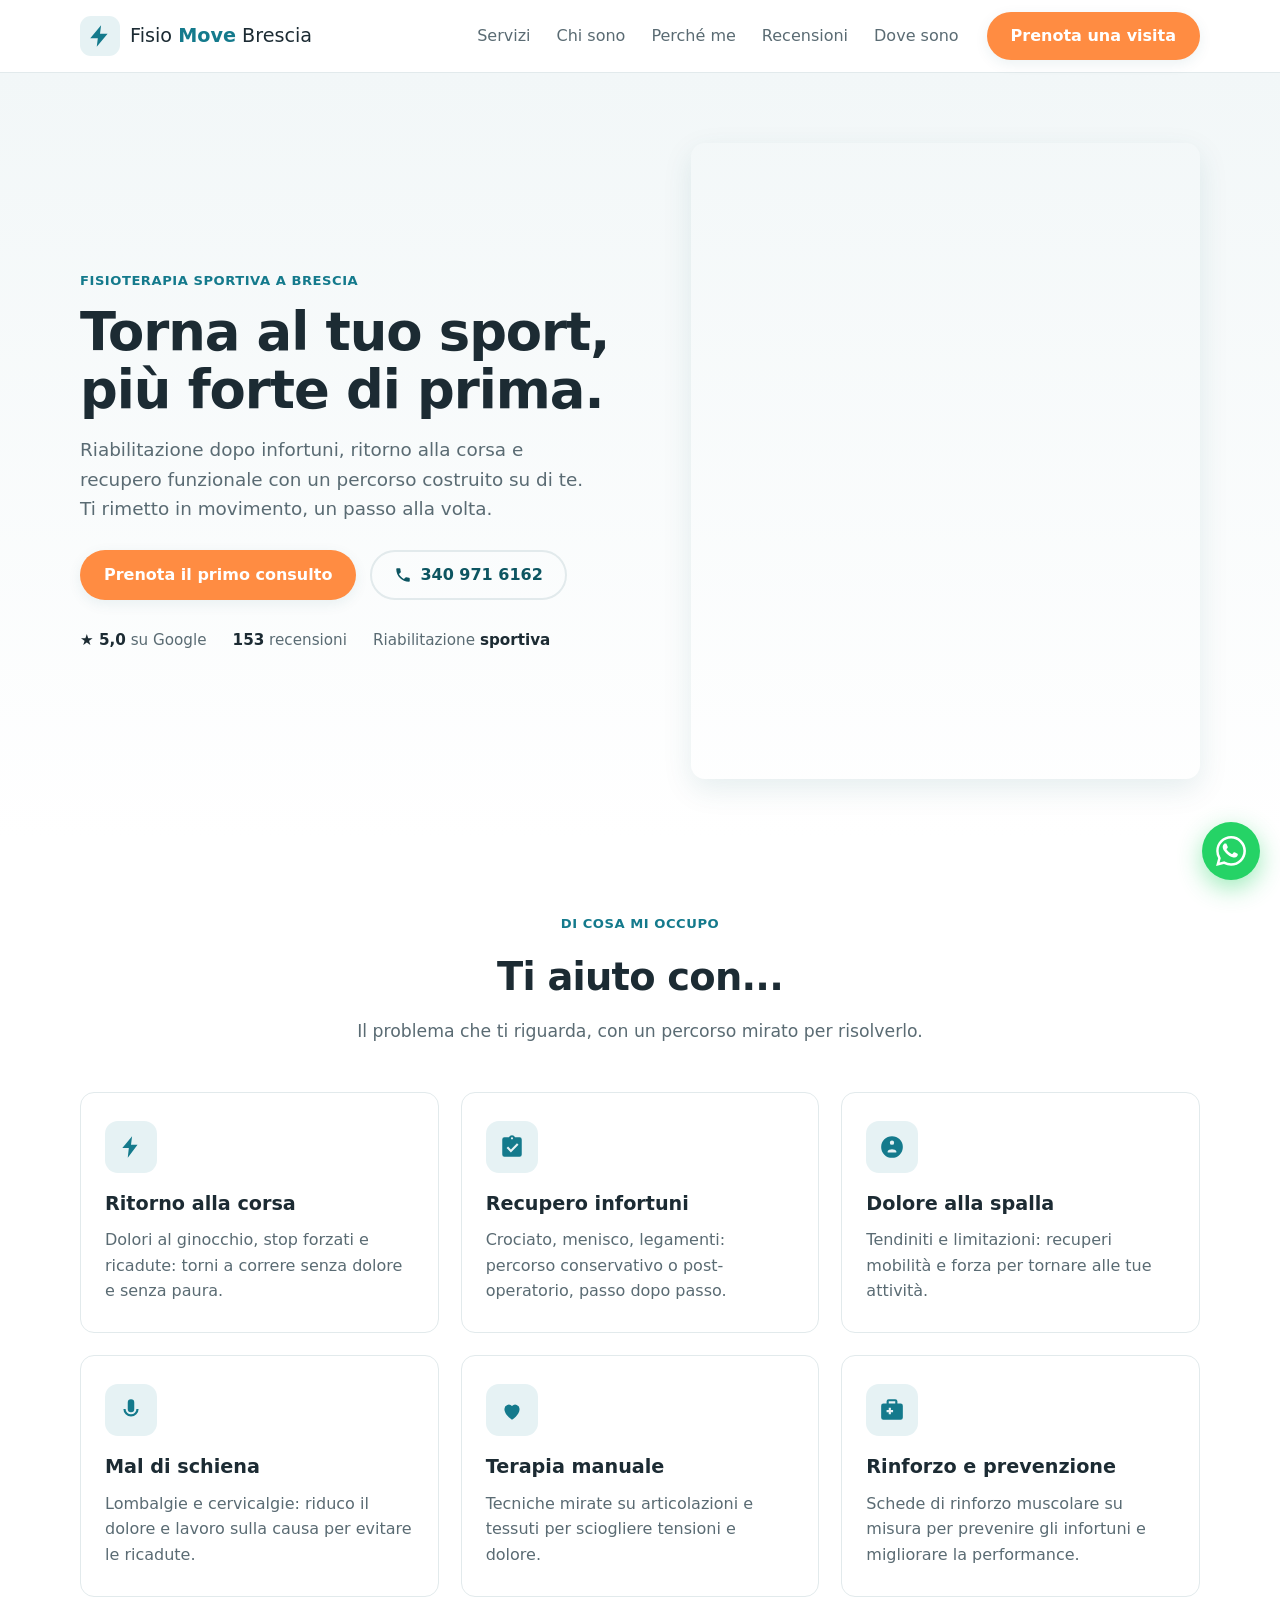
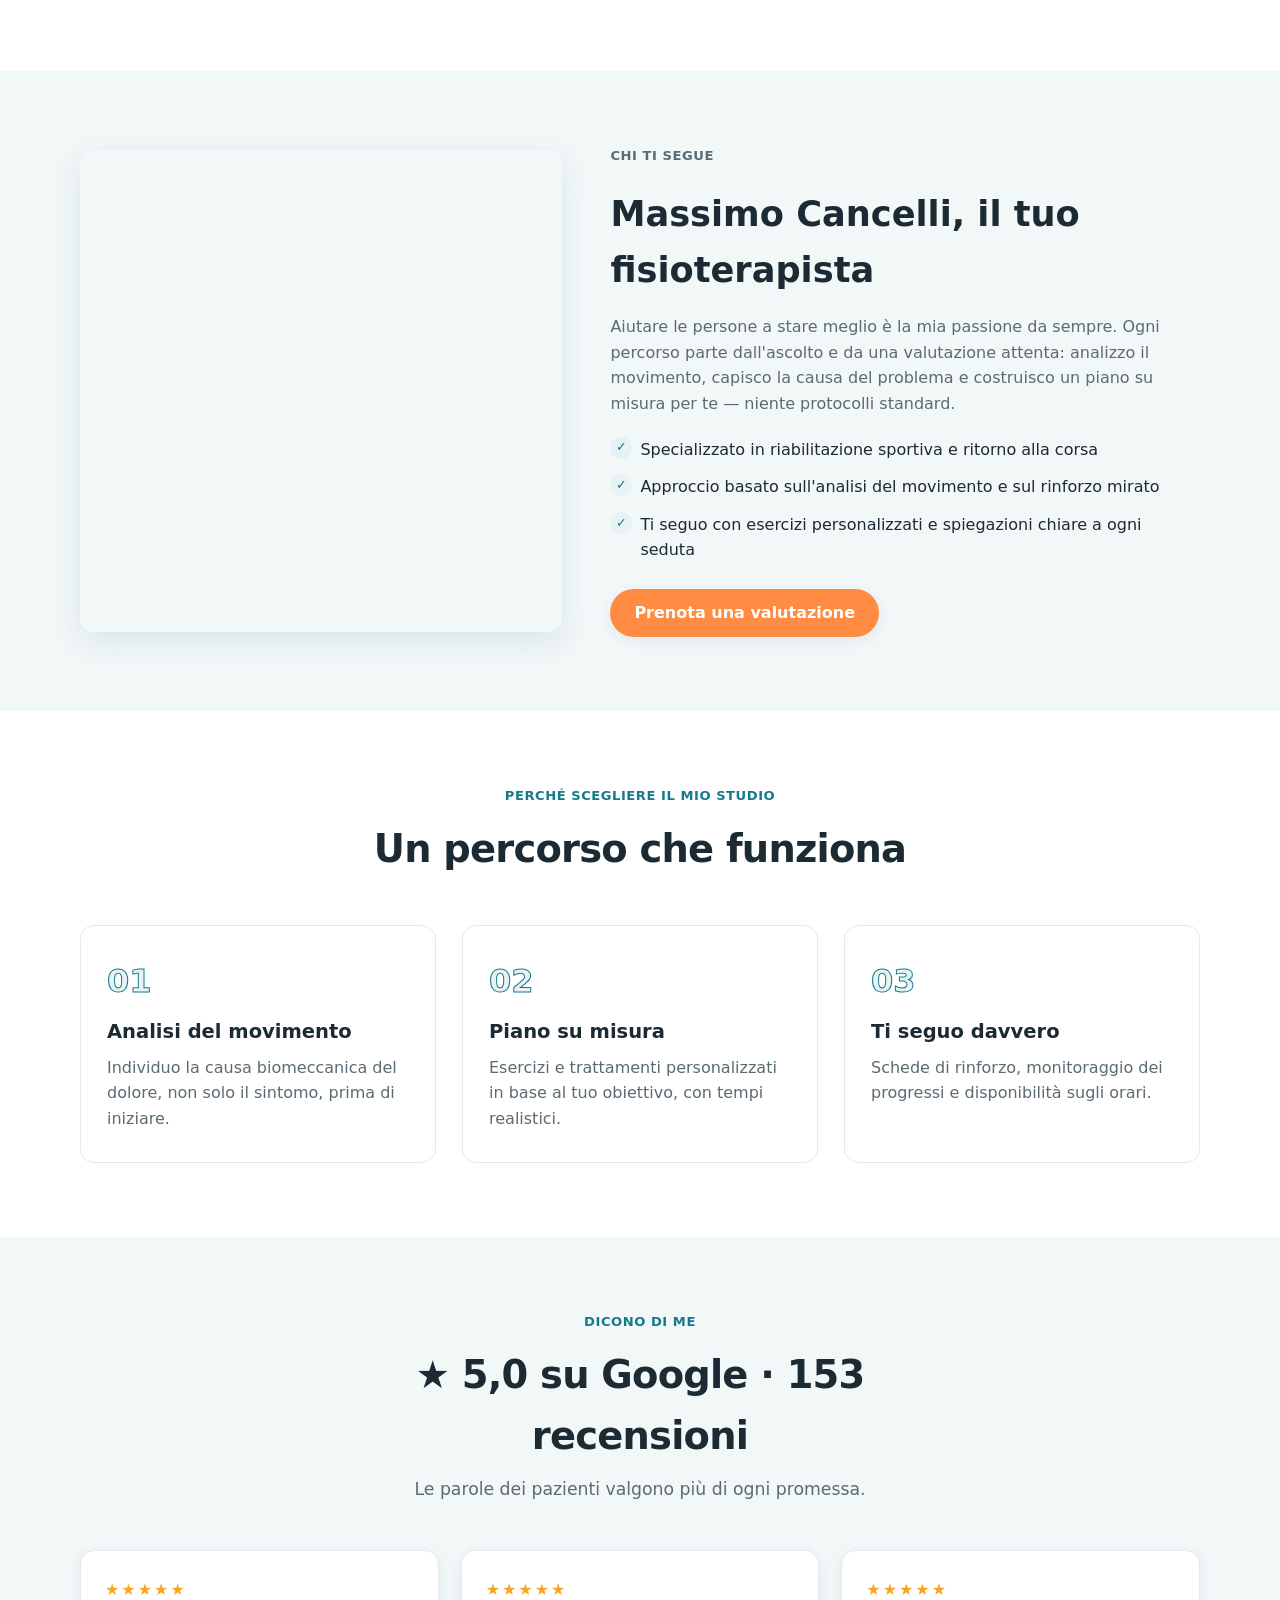
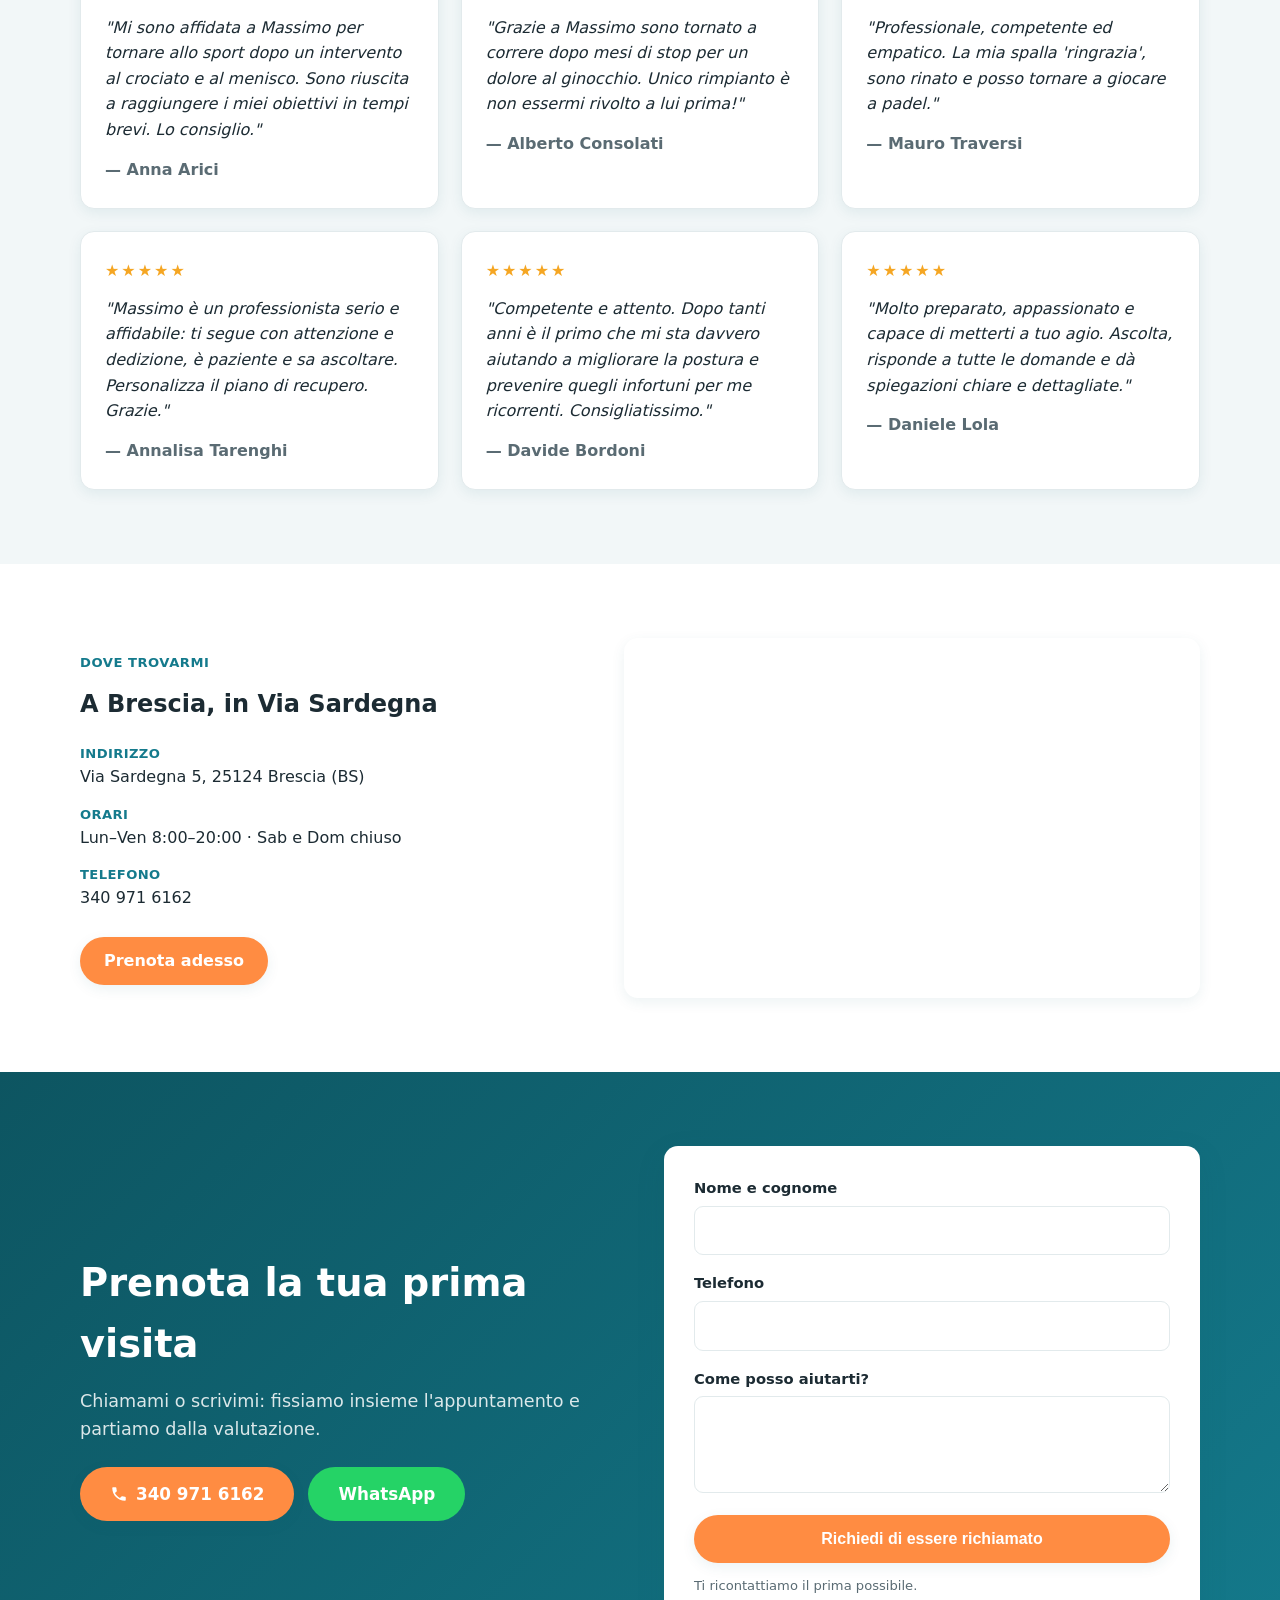
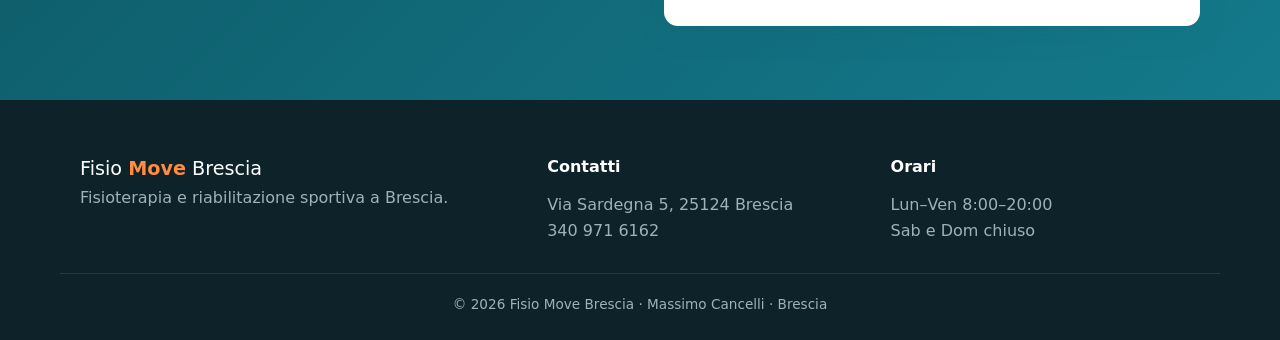
==== commit 6d7754f4: "6 recensioni nome completo + mappa Google reale su entrambi i siti" ====
--- a/fisio-move-brescia/index.html
+++ b/fisio-move-brescia/index.html
@@ -169,17 +169,32 @@
         <blockquote class="review">
           <div class="stars" aria-label="5 stelle">★★★★★</div>
           <p>"Mi sono affidata a Massimo per tornare allo sport dopo un intervento al crociato e al menisco. Sono riuscita a raggiungere i miei obiettivi in tempi brevi. Lo consiglio."</p>
-          <cite>— Anna A.</cite>
+          <cite>— Anna Arici</cite>
         </blockquote>
         <blockquote class="review">
           <div class="stars" aria-label="5 stelle">★★★★★</div>
           <p>"Grazie a Massimo sono tornato a correre dopo mesi di stop per un dolore al ginocchio. Unico rimpianto è non essermi rivolto a lui prima!"</p>
-          <cite>— Alberto C.</cite>
+          <cite>— Alberto Consolati</cite>
         </blockquote>
         <blockquote class="review">
           <div class="stars" aria-label="5 stelle">★★★★★</div>
           <p>"Professionale, competente ed empatico. La mia spalla 'ringrazia', sono rinato e posso tornare a giocare a padel."</p>
-          <cite>— Mauro T.</cite>
+          <cite>— Mauro Traversi</cite>
+        </blockquote>
+        <blockquote class="review">
+          <div class="stars" aria-label="5 stelle">★★★★★</div>
+          <p>"Massimo è un professionista serio e affidabile: ti segue con attenzione e dedizione, è paziente e sa ascoltare. Personalizza il piano di recupero. Grazie."</p>
+          <cite>— Annalisa Tarenghi</cite>
+        </blockquote>
+        <blockquote class="review">
+          <div class="stars" aria-label="5 stelle">★★★★★</div>
+          <p>"Competente e attento. Dopo tanti anni è il primo che mi sta davvero aiutando a migliorare la postura e prevenire quegli infortuni per me ricorrenti. Consigliatissimo."</p>
+          <cite>— Davide Bordoni</cite>
+        </blockquote>
+        <blockquote class="review">
+          <div class="stars" aria-label="5 stelle">★★★★★</div>
+          <p>"Molto preparato, appassionato e capace di metterti a tuo agio. Ascolta, risponde a tutte le domande e dà spiegazioni chiare e dettagliate."</p>
+          <cite>— Daniele Lola</cite>
         </blockquote>
       </div>
     </div>
@@ -199,14 +214,9 @@
         <a href="#contatti" class="btn btn-cta">Prenota adesso</a>
       </div>
       <div class="dove-map">
-        <button class="map-facade" id="mapFacade"
-          data-map="https://www.google.com/maps?q=Fisio%20Move%20Brescia%20Via%20Sardegna%205%20Brescia&output=embed"
-          aria-label="Carica la mappa dello studio">
-          <span class="map-pin">
-            <svg viewBox="0 0 24 24" width="34" height="34" aria-hidden="true"><path fill="currentColor" d="M12 2a7 7 0 0 0-7 7c0 5 7 13 7 13s7-8 7-13a7 7 0 0 0-7-7zm0 9.5A2.5 2.5 0 1 1 12 6a2.5 2.5 0 0 1 0 5.5z"/></svg>
-          </span>
-          <span class="map-label">Clicca per vedere la mappa</span>
-        </button>
+        <iframe title="Mappa Fisio Move Brescia — Via Sardegna 5" loading="lazy"
+          referrerpolicy="no-referrer-when-downgrade"
+          src="https://www.google.com/maps?q=Fisio%20Move%20Brescia%20Via%20Sardegna%205%20Brescia%20BS&output=embed"></iframe>
       </div>
     </div>
   </section>
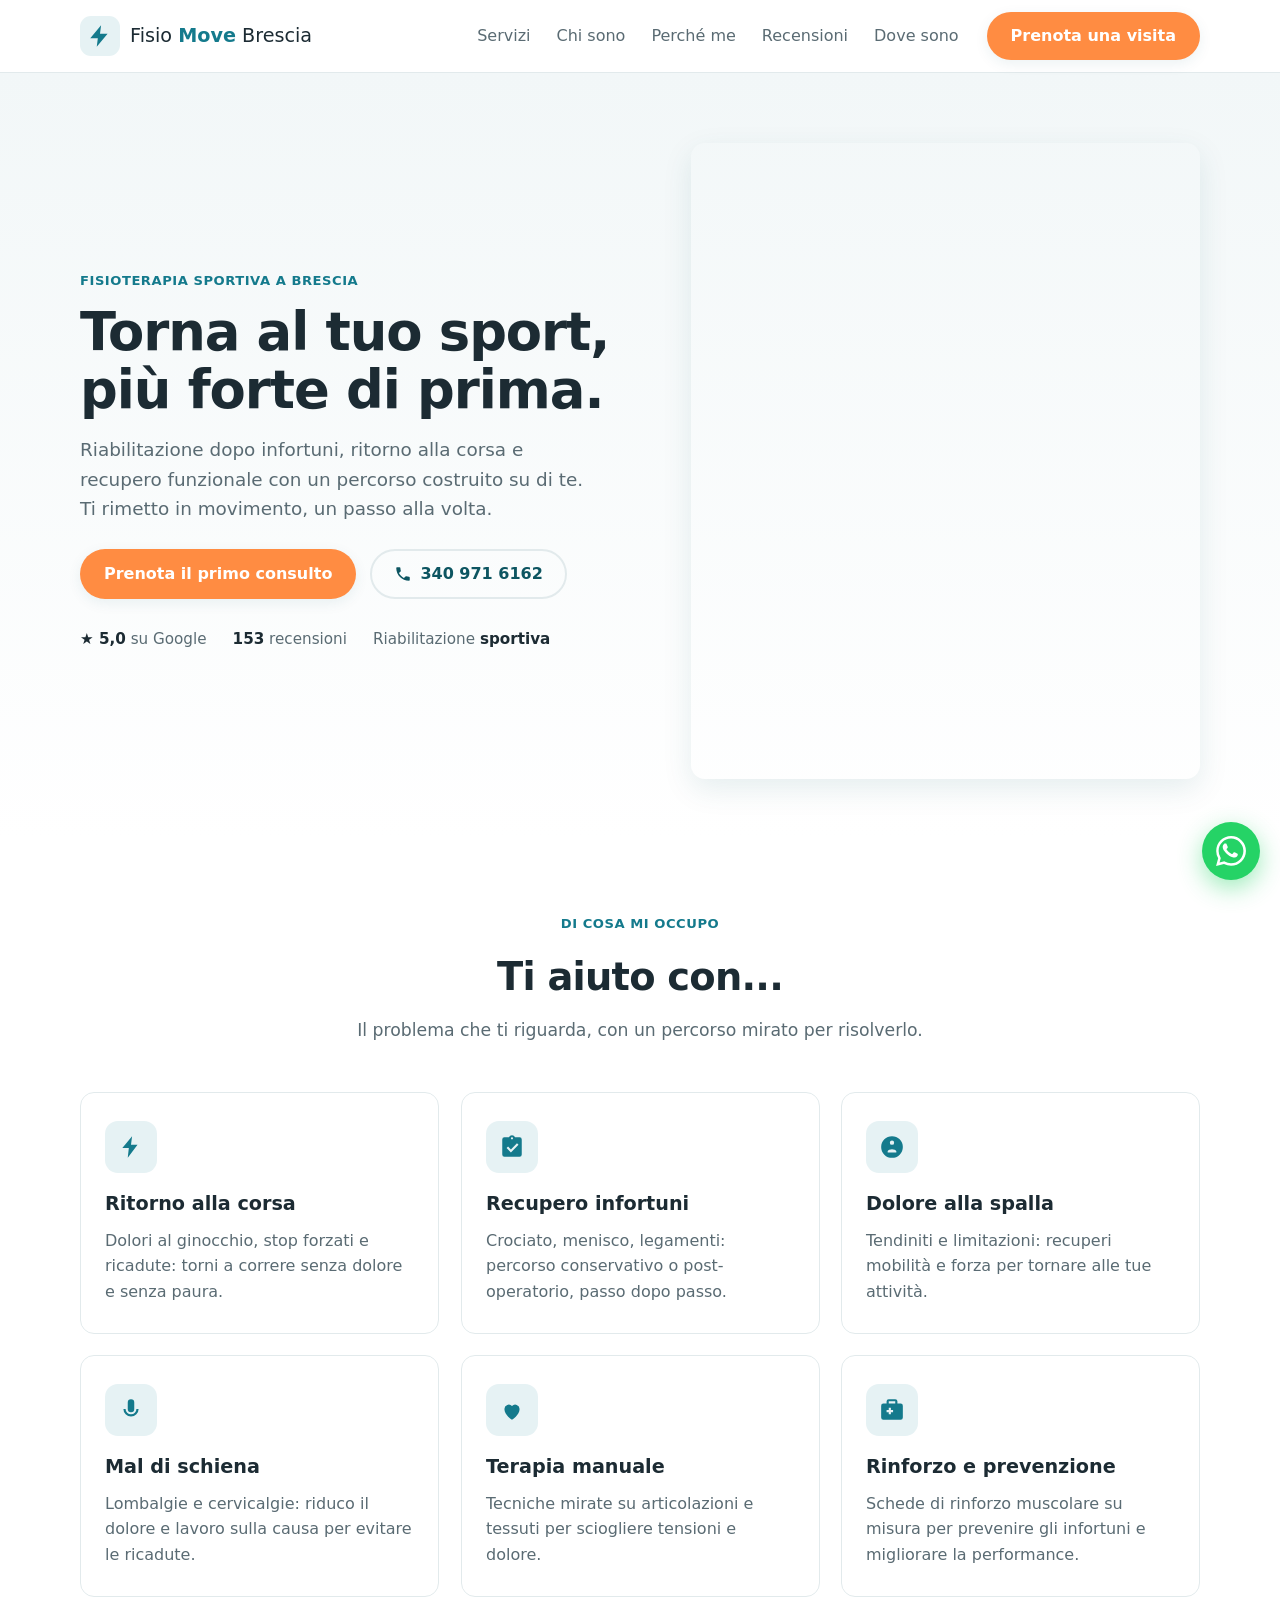
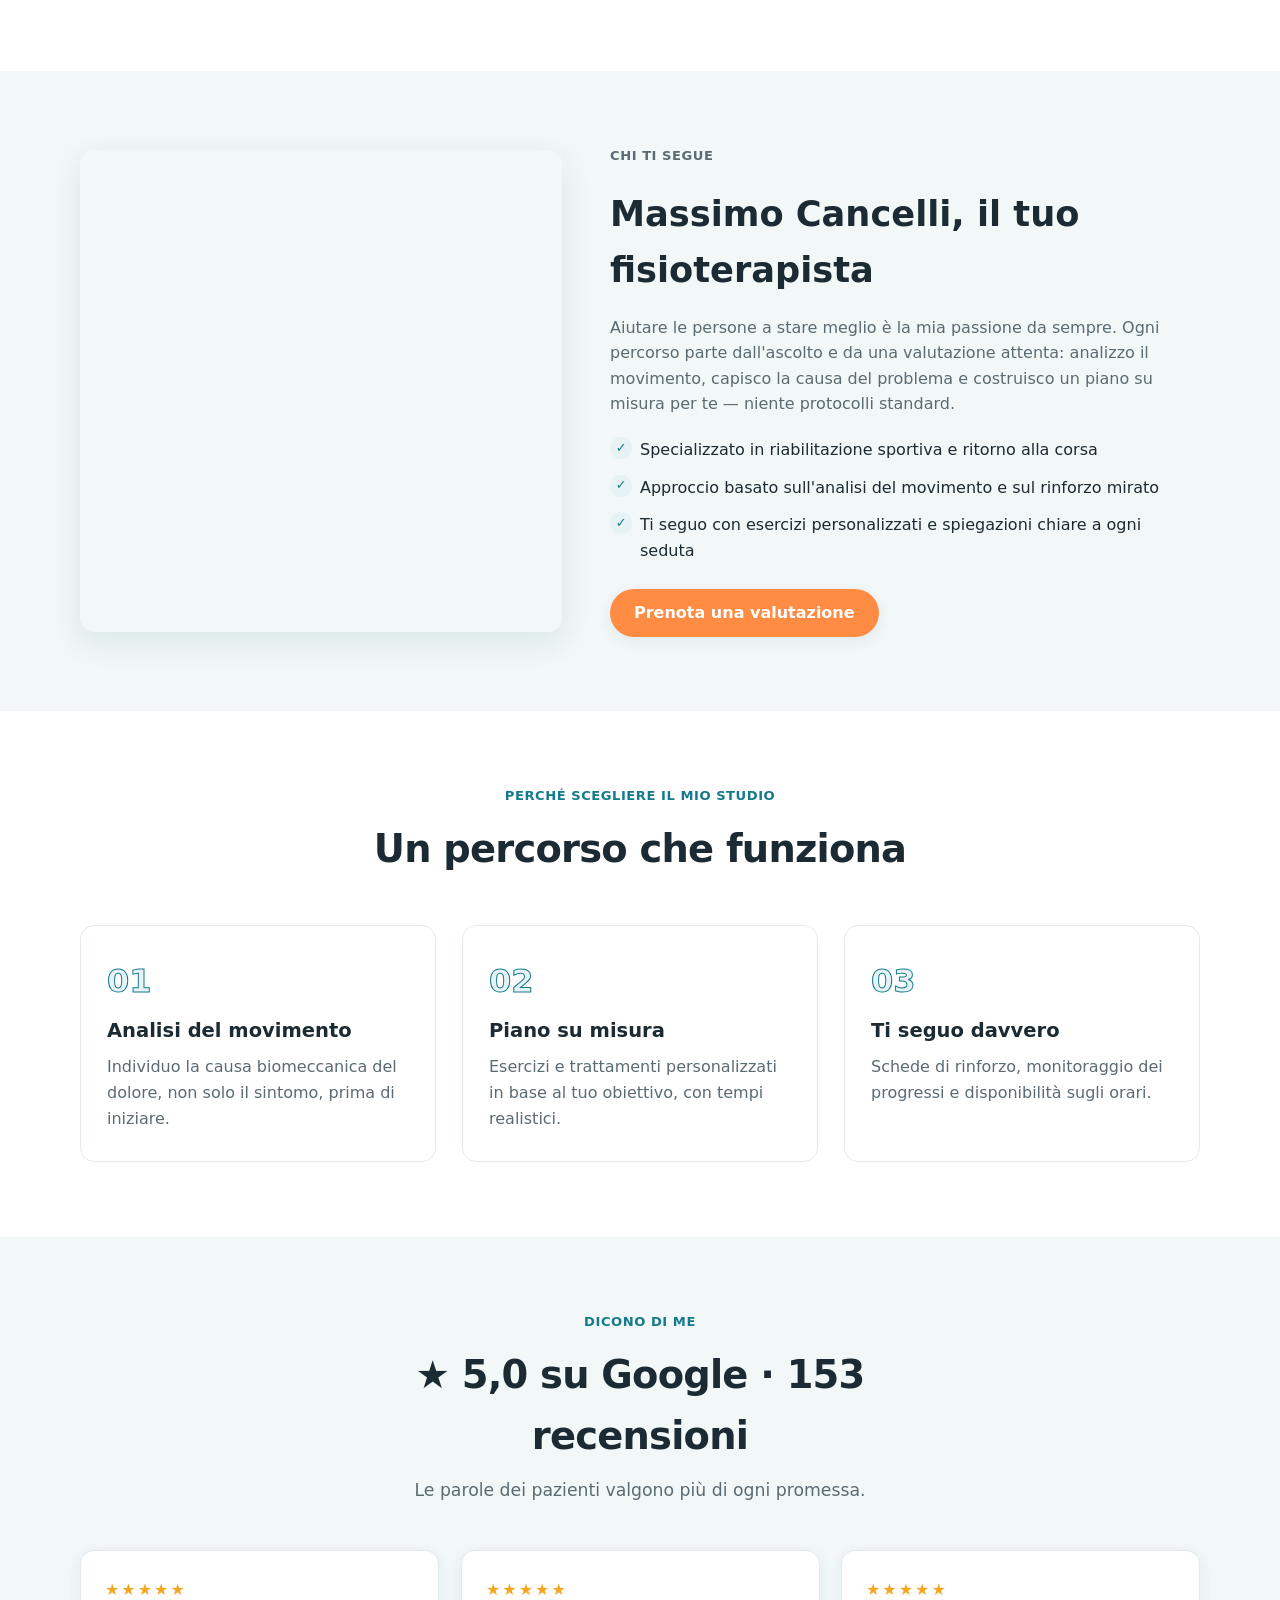
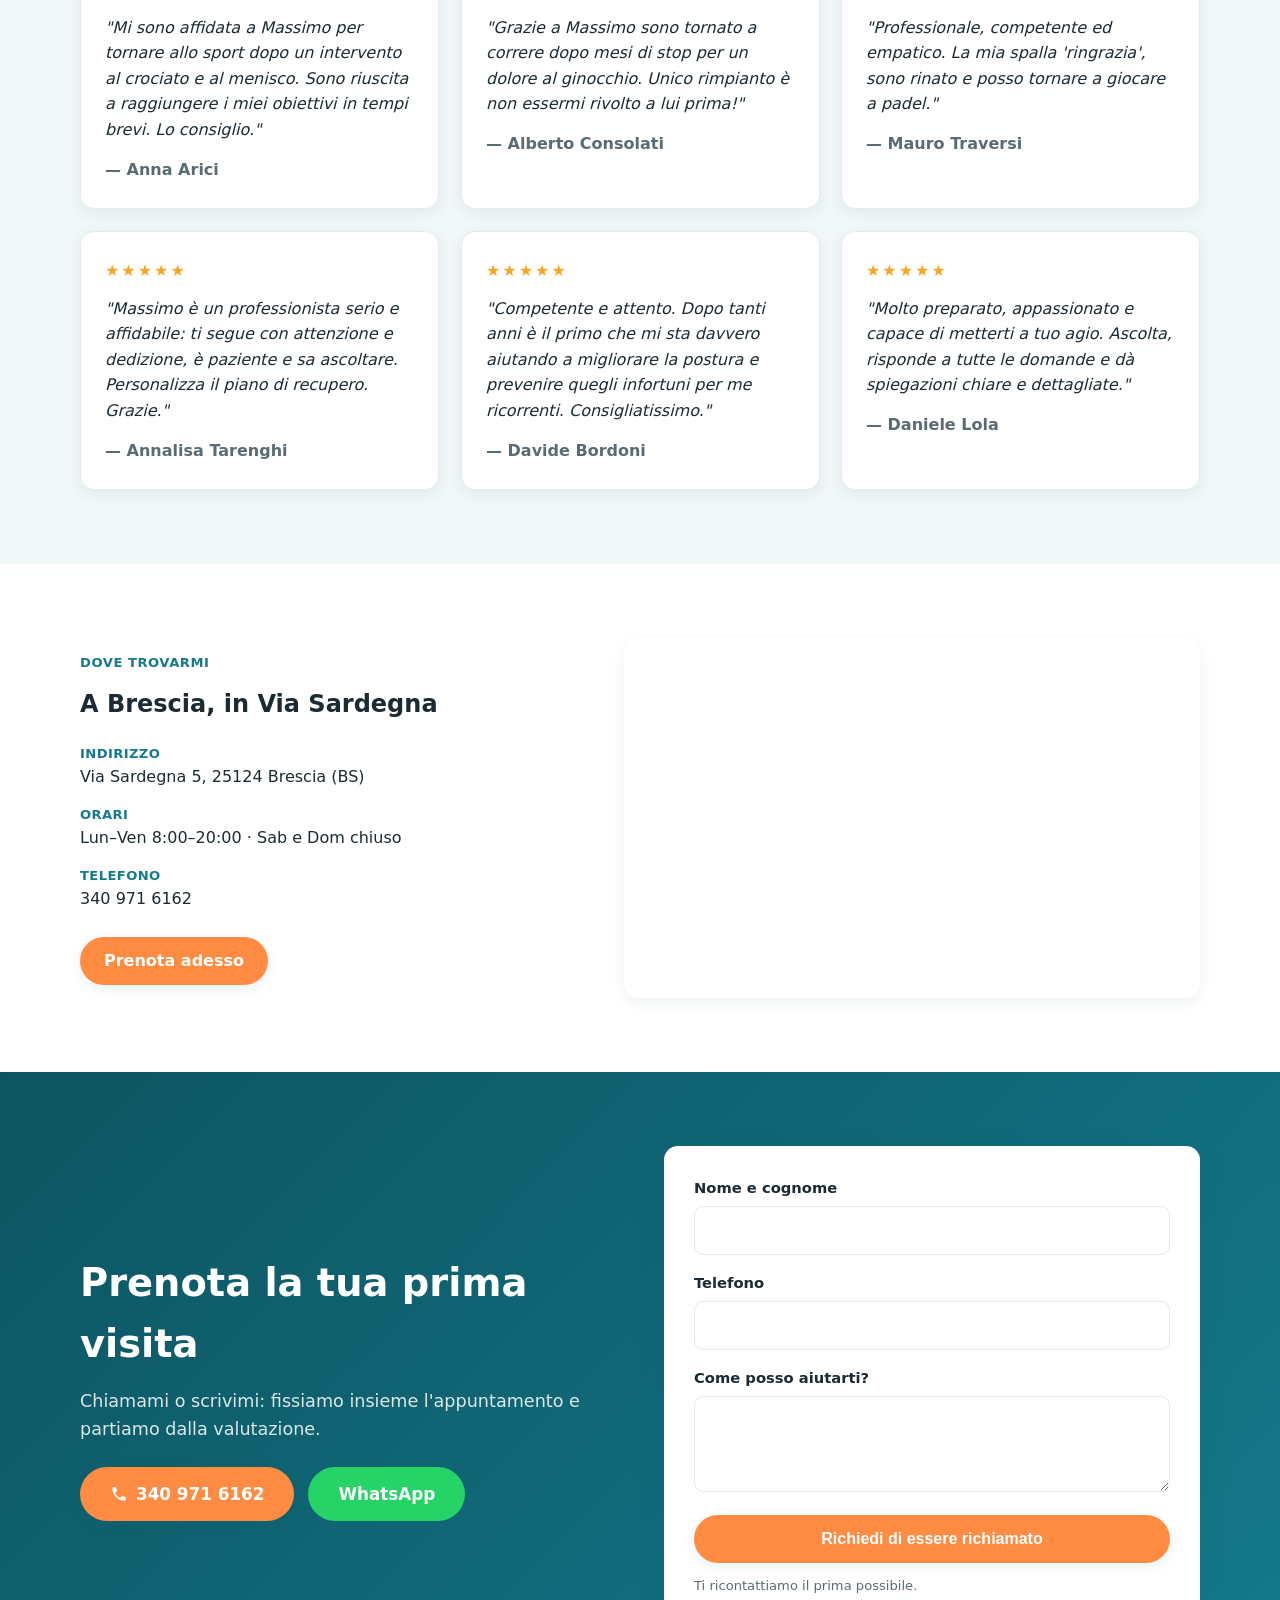
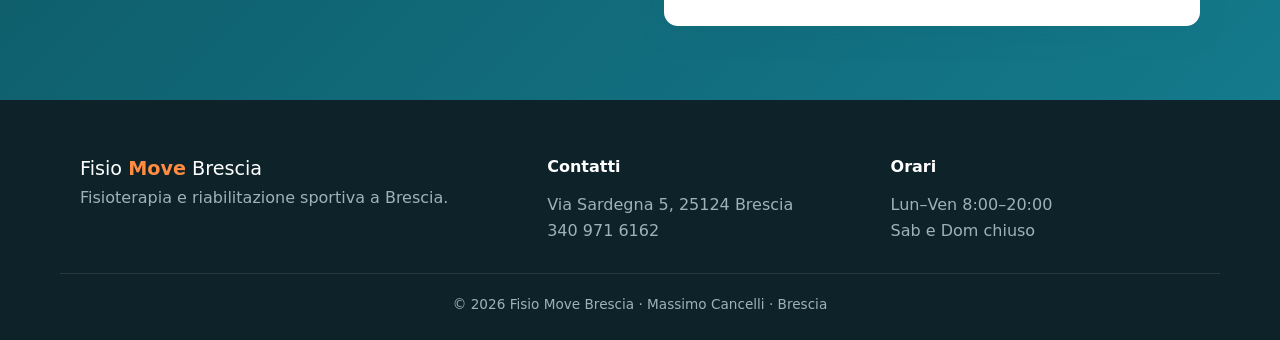
==== commit 59a7cf5f: "SEO: Open Graph (anteprima WhatsApp), favicon e schema Physiotherapy su entrambi i siti" ====
--- a/fisio-move-brescia/index.html
+++ b/fisio-move-brescia/index.html
@@ -5,6 +5,36 @@
   <meta name="viewport" content="width=device-width, initial-scale=1.0" />
   <title>Fisio Move Brescia — Fisioterapia e riabilitazione sportiva a Brescia</title>
   <meta name="description" content="Fisio Move Brescia di Massimo Cancelli: riabilitazione sportiva, recupero infortuni, ritorno alla corsa e terapia manuale. Via Sardegna 5, Brescia. Prenota una visita." />
+
+  <!-- Favicon -->
+  <link rel="icon" href="data:image/svg+xml,%3Csvg xmlns='http://www.w3.org/2000/svg' viewBox='0 0 24 24'%3E%3Cpath fill='%23147a8c' d='M13 2 3 14h7l-1 8 10-12h-7l1-8z'/%3E%3C/svg%3E" />
+
+  <!-- Open Graph (anteprima WhatsApp/social) -->
+  <meta property="og:type" content="website" />
+  <meta property="og:title" content="Fisio Move Brescia — Fisioterapia e riabilitazione sportiva" />
+  <meta property="og:description" content="Massimo Cancelli: recupero infortuni, ritorno alla corsa e riabilitazione sportiva. ★ 5,0 su 153 recensioni. Prenota il primo consulto." />
+  <meta property="og:image" content="https://lh3.googleusercontent.com/gps-cs-s/AHRPTWkxgnQ_mUsqWx9-T4P5OmhvaZQ0Mvb14fkNzP8cnwuyPYVAHHq8oGRSI1QjN9_LbM_T1J0L3_at0NMB1-iZ0tJR-jzFzr9Auz4XPHdhPUuQ5ZIRJRoXXPLB-EIy_nDb5949ZorMW0o_Ptpm=w1200-h630-k-no" />
+  <meta property="og:url" content="https://tmaianti1965-bot.github.io/anteprime-fisio/fisio-move-brescia/" />
+  <meta name="twitter:card" content="summary_large_image" />
+
+  <!-- Dati strutturati (SEO locale) -->
+  <script type="application/ld+json">
+  {
+    "@context": "https://schema.org",
+    "@type": "Physiotherapy",
+    "name": "Fisio Move Brescia",
+    "image": "https://lh3.googleusercontent.com/gps-cs-s/AHRPTWkxgnQ_mUsqWx9-T4P5OmhvaZQ0Mvb14fkNzP8cnwuyPYVAHHq8oGRSI1QjN9_LbM_T1J0L3_at0NMB1-iZ0tJR-jzFzr9Auz4XPHdhPUuQ5ZIRJRoXXPLB-EIy_nDb5949ZorMW0o_Ptpm=w1200-h630-k-no",
+    "url": "https://tmaianti1965-bot.github.io/anteprime-fisio/fisio-move-brescia/",
+    "telephone": "+393409716162",
+    "address": { "@type": "PostalAddress", "streetAddress": "Via Sardegna 5", "addressLocality": "Brescia", "addressRegion": "BS", "postalCode": "25124", "addressCountry": "IT" },
+    "geo": { "@type": "GeoCoordinates", "latitude": 45.5314262, "longitude": 10.2097348 },
+    "aggregateRating": { "@type": "AggregateRating", "ratingValue": "5.0", "reviewCount": "153" },
+    "openingHoursSpecification": [
+      { "@type": "OpeningHoursSpecification", "dayOfWeek": ["Monday","Tuesday","Wednesday","Thursday","Friday"], "opens": "08:00", "closes": "20:00" }
+    ]
+  }
+  </script>
+
   <link rel="stylesheet" href="css/style.css" />
 </head>
 <body>
--- a/fisio-move-brescia/css/style.css
+++ b/fisio-move-brescia/css/style.css
@@ -250,3 +250,9 @@
   .footer-grid { grid-template-columns: 1fr; }
   .cookie-banner { flex-direction: column; text-align: center; }
 }
+
+/* ===== Animazioni allo scroll (fade-up) ===== */
+@media (prefers-reduced-motion: no-preference) {
+  .reveal { opacity: 0; transform: translateY(26px); transition: opacity .6s ease, transform .6s cubic-bezier(.22,.61,.36,1); will-change: opacity, transform; }
+  .reveal.is-visible { opacity: 1; transform: none; }
+}
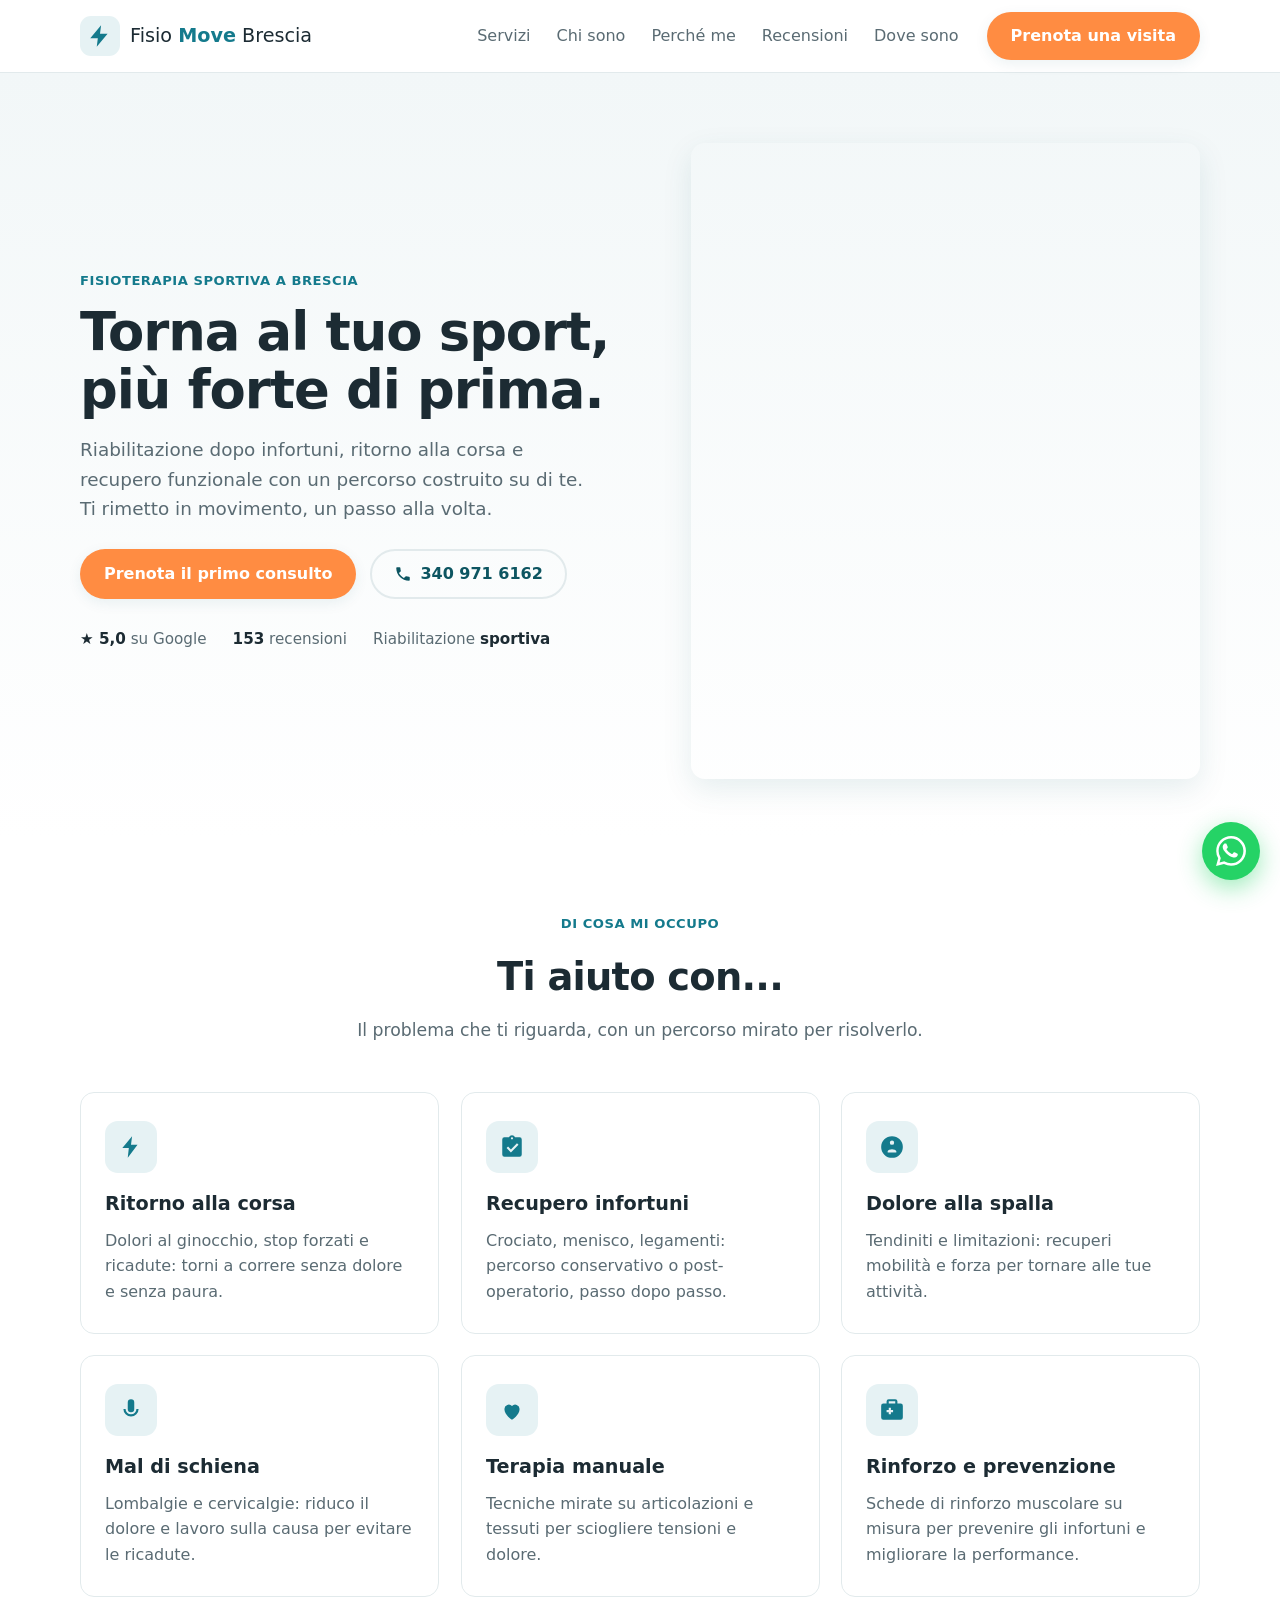
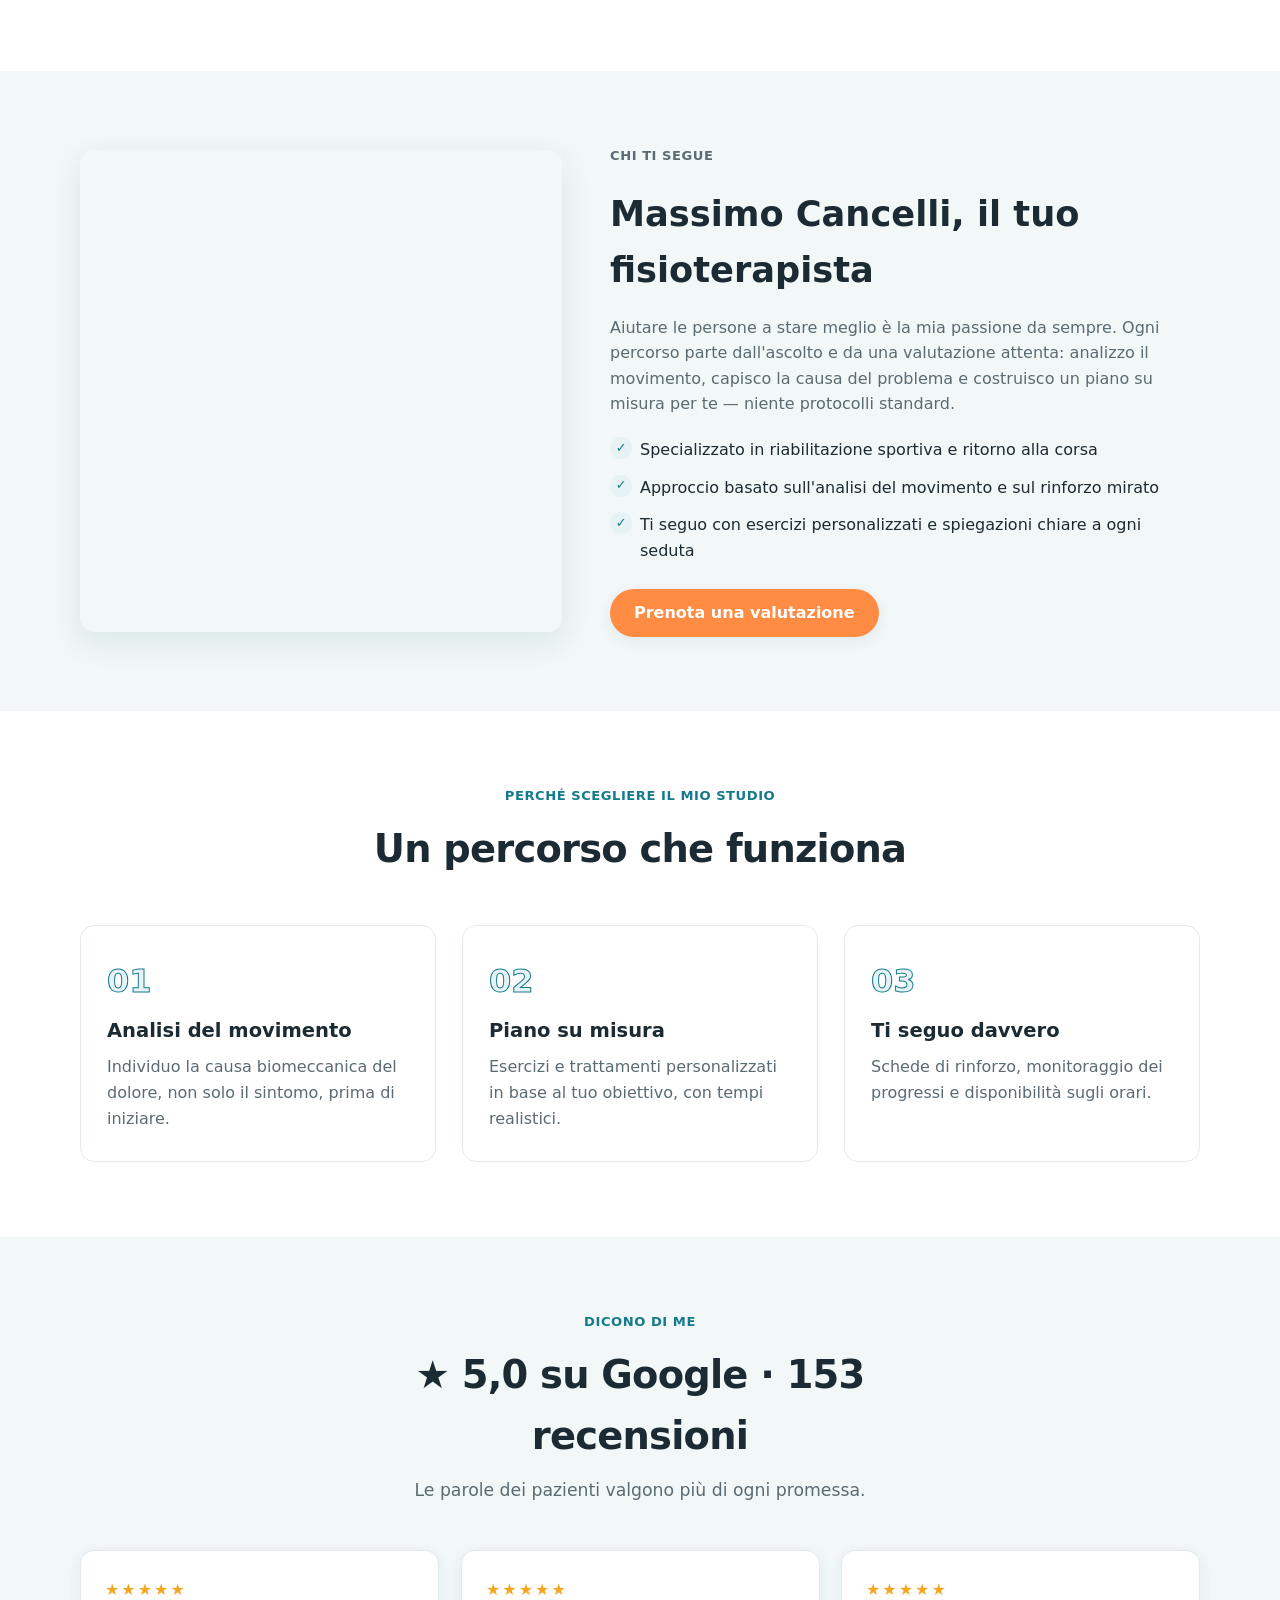
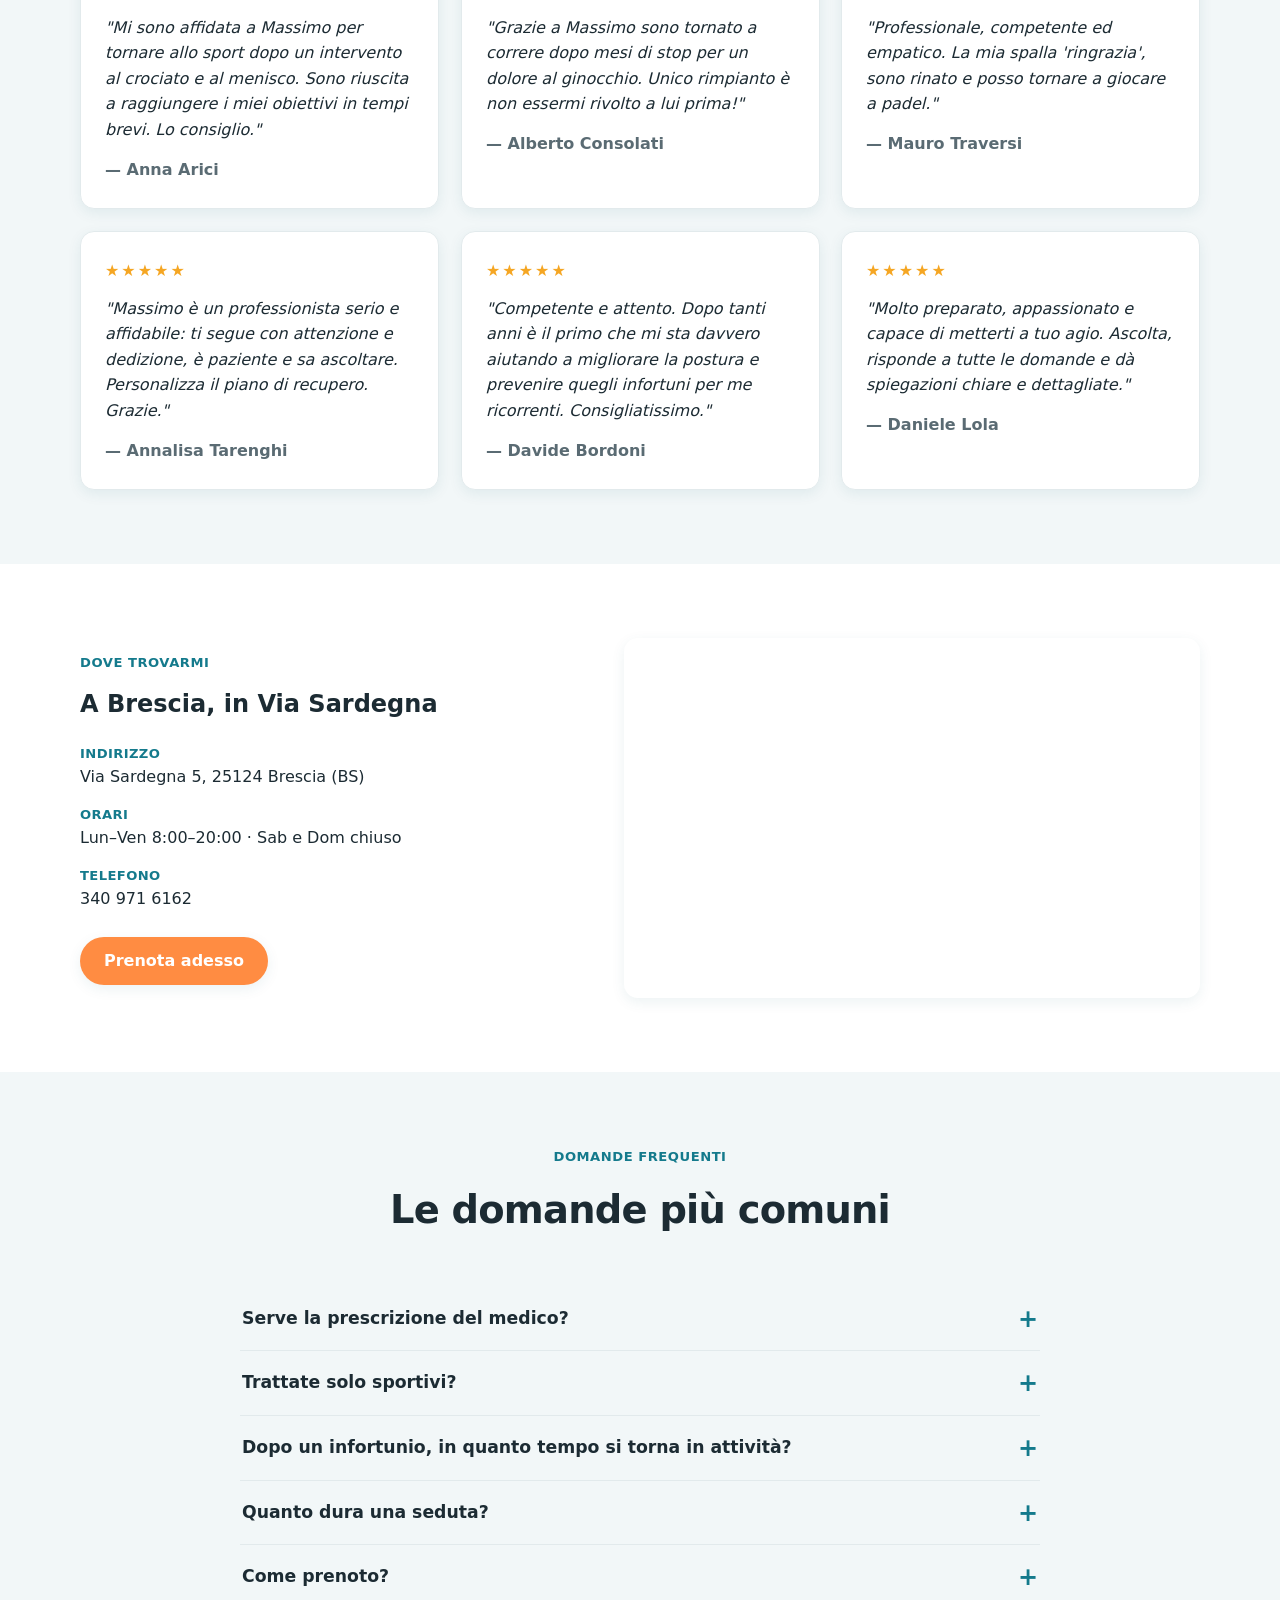
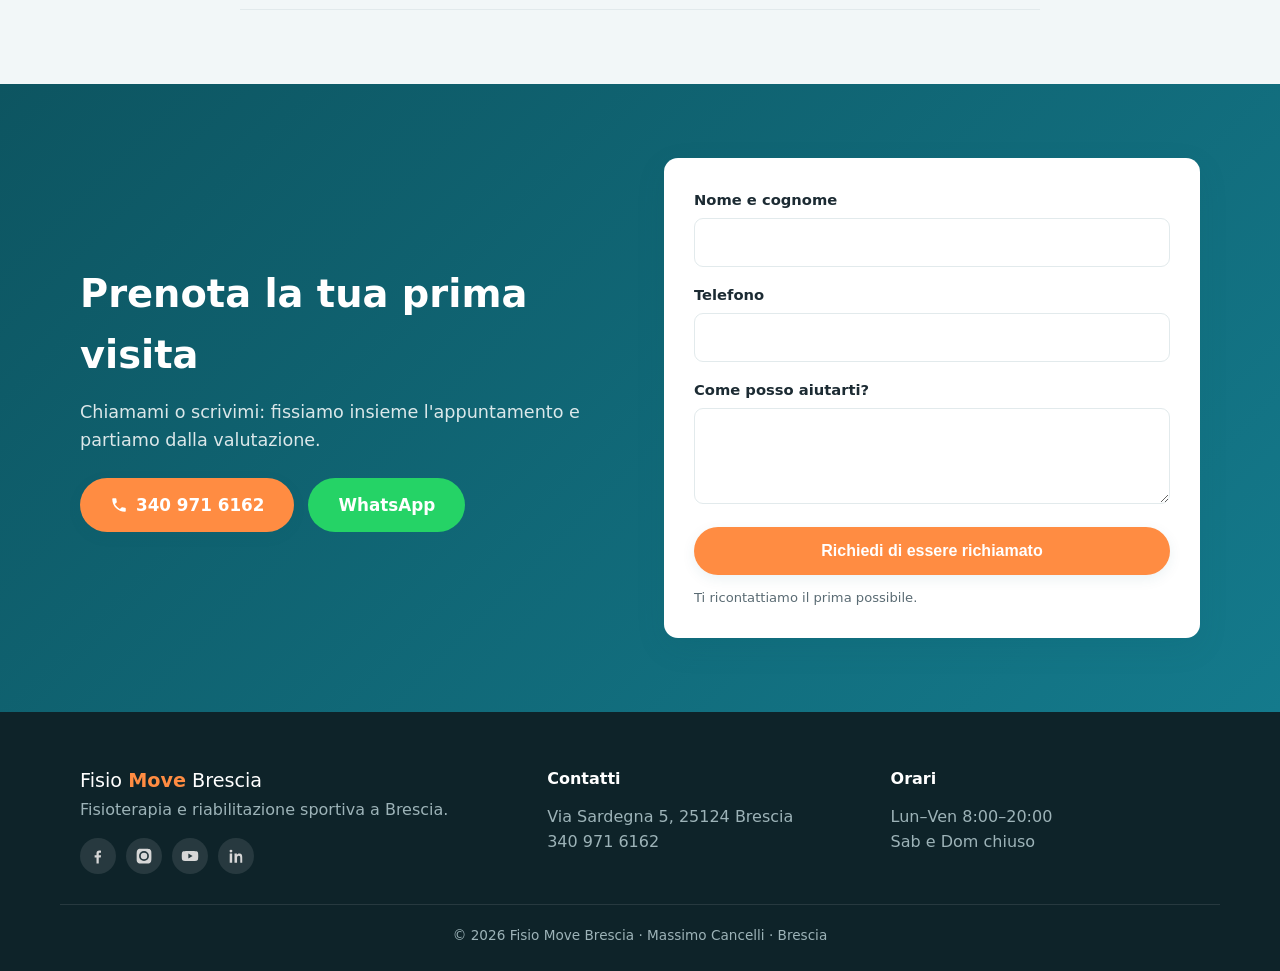
==== commit 2646cad6: "Rollout: icone social + sezione FAQ su Fisio Move, FisioLife e Miofit" ====
--- a/fisio-move-brescia/index.html
+++ b/fisio-move-brescia/index.html
@@ -251,6 +251,23 @@
     </div>
   </section>
 
+  <!-- ============ FAQ ============ -->
+  <section class="section section-alt" id="faq">
+    <div class="container">
+      <div class="section-head">
+        <p class="eyebrow">Domande frequenti</p>
+        <h2>Le domande più comuni</h2>
+      </div>
+      <div class="faq-wrap">
+        <details><summary>Serve la prescrizione del medico?</summary><p>No, non è obbligatoria per le sedute private. Puoi contattarmi direttamente e fissare una prima valutazione. Se hai già una prescrizione, portala pure: è utile per avere un quadro completo.</p></details>
+        <details><summary>Trattate solo sportivi?</summary><p>No. Seguo sia sportivi sia chi ha semplicemente un dolore quotidiano da risolvere: mal di schiena, spalla, recupero post-infortunio. Il percorso è sempre su misura.</p></details>
+        <details><summary>Dopo un infortunio, in quanto tempo si torna in attività?</summary><p>Dipende dal caso e dalla fase. Dopo la valutazione iniziale ti do tempi realistici e un percorso chiaro, con obiettivi step by step.</p></details>
+        <details><summary>Quanto dura una seduta?</summary><p>In media tra i 45 e i 60 minuti. La prima seduta include sempre valutazione e anamnesi, quindi può essere leggermente più lunga.</p></details>
+        <details><summary>Come prenoto?</summary><p>Chiama o scrivimi su WhatsApp: ti richiamo entro poche ore per fissare il primo appuntamento.</p></details>
+      </div>
+    </div>
+  </section>
+
   <!-- ============ CONTATTI ============ -->
   <section class="section section-cta" id="contatti">
     <div class="container contatti-grid">
@@ -281,6 +298,13 @@
       <div>
         <span class="brand-text footer-brand">Fisio <strong>Move</strong> Brescia</span>
         <p>Fisioterapia e riabilitazione sportiva a Brescia.</p>
+        <!-- [[SOCIAL]] inserire gli URL reali quando disponibili -->
+        <div class="socials">
+          <a href="#" aria-label="Facebook" title="Facebook"><svg viewBox="0 0 24 24" width="18" height="18"><path fill="currentColor" d="M13 22v-8h2.7l.4-3H13V9c0-.9.3-1.5 1.6-1.5H16V4.9c-.3 0-1.2-.1-2.3-.1-2.3 0-3.7 1.3-3.7 3.8V11H7.5v3H10v8h3z"/></svg></a>
+          <a href="#" aria-label="Instagram" title="Instagram"><svg viewBox="0 0 24 24" width="18" height="18"><path fill="currentColor" d="M12 2.2c3.2 0 3.6 0 4.9.1 1.2.1 1.8.3 2.2.4.6.2 1 .5 1.4.9.4.4.7.8.9 1.4.2.4.4 1 .4 2.2.1 1.3.1 1.7.1 4.9s0 3.6-.1 4.9c-.1 1.2-.3 1.8-.4 2.2-.2.6-.5 1-.9 1.4-.4.4-.8.7-1.4.9-.4.2-1 .4-2.2.4-1.3.1-1.7.1-4.9.1s-3.6 0-4.9-.1c-1.2-.1-1.8-.3-2.2-.4a3.8 3.8 0 0 1-1.4-.9 3.8 3.8 0 0 1-.9-1.4c-.2-.4-.4-1-.4-2.2C2.2 15.6 2.2 15.2 2.2 12s0-3.6.1-4.9c.1-1.2.3-1.8.4-2.2.2-.6.5-1 .9-1.4.4-.4.8-.7 1.4-.9.4-.2 1-.4 2.2-.4C8.4 2.2 8.8 2.2 12 2.2zm0 3.2A6.6 6.6 0 1 0 12 18.6 6.6 6.6 0 0 0 12 5.4zm0 10.9a4.3 4.3 0 1 1 0-8.6 4.3 4.3 0 0 1 0 8.6zM18.9 5a1.5 1.5 0 1 1-3 0 1.5 1.5 0 0 1 3 0z"/></svg></a>
+          <a href="#" aria-label="YouTube" title="YouTube"><svg viewBox="0 0 24 24" width="18" height="18"><path fill="currentColor" d="M23 12s0-3.2-.4-4.7c-.2-.8-.9-1.5-1.7-1.7C19.4 5.2 12 5.2 12 5.2s-7.4 0-8.9.4c-.8.2-1.5.9-1.7 1.7C1 8.8 1 12 1 12s0 3.2.4 4.7c.2.8.9 1.5 1.7 1.7 1.5.4 8.9.4 8.9.4s7.4 0 8.9-.4c.8-.2 1.5-.9 1.7-1.7.4-1.5.4-4.7.4-4.7zM9.8 15.3V8.7l5.7 3.3-5.7 3.3z"/></svg></a>
+          <a href="#" aria-label="LinkedIn" title="LinkedIn"><svg viewBox="0 0 24 24" width="18" height="18"><path fill="currentColor" d="M6.9 8.8H3.6V21h3.3V8.8zM5.3 3.5A1.9 1.9 0 1 0 5.3 7.3a1.9 1.9 0 0 0 0-3.8zM21 21h-3.3v-6c0-1.4 0-3.3-2-3.3s-2.3 1.6-2.3 3.2V21H10V8.8h3.2v1.7h.1c.4-.8 1.5-1.7 3.1-1.7 3.3 0 3.9 2.2 3.9 5V21z"/></svg></a>
+        </div>
       </div>
       <div>
         <h4>Contatti</h4>
--- a/fisio-move-brescia/css/style.css
+++ b/fisio-move-brescia/css/style.css
@@ -256,3 +256,15 @@
   .reveal { opacity: 0; transform: translateY(26px); transition: opacity .6s ease, transform .6s cubic-bezier(.22,.61,.36,1); will-change: opacity, transform; }
   .reveal.is-visible { opacity: 1; transform: none; }
 }
+
+/* ===== Social + FAQ (rollout) ===== */
+.socials { display: flex; gap: 10px; margin-top: 16px; }
+.socials a { width: 36px; height: 36px; border-radius: 50%; display: grid; place-items: center; background: rgba(255,255,255,.1); color: #d7d7d7; transition: background .2s, color .2s, transform .2s; }
+.socials a:hover { background: var(--brand); color: #fff; transform: translateY(-2px); }
+.faq-wrap { max-width: 800px; margin: 0 auto; }
+.faq-wrap details { border-bottom: 1px solid var(--line); padding: 18px 2px; }
+.faq-wrap summary { font-weight: 700; font-size: 1.08rem; cursor: pointer; list-style: none; display: flex; justify-content: space-between; gap: 16px; align-items: center; }
+.faq-wrap summary::-webkit-details-marker { display: none; }
+.faq-wrap summary::after { content: "+"; color: var(--brand); font-size: 1.5rem; line-height: 1; }
+.faq-wrap details[open] summary::after { content: "\2013"; }
+.faq-wrap details p { color: var(--muted); margin-top: 10px; }
